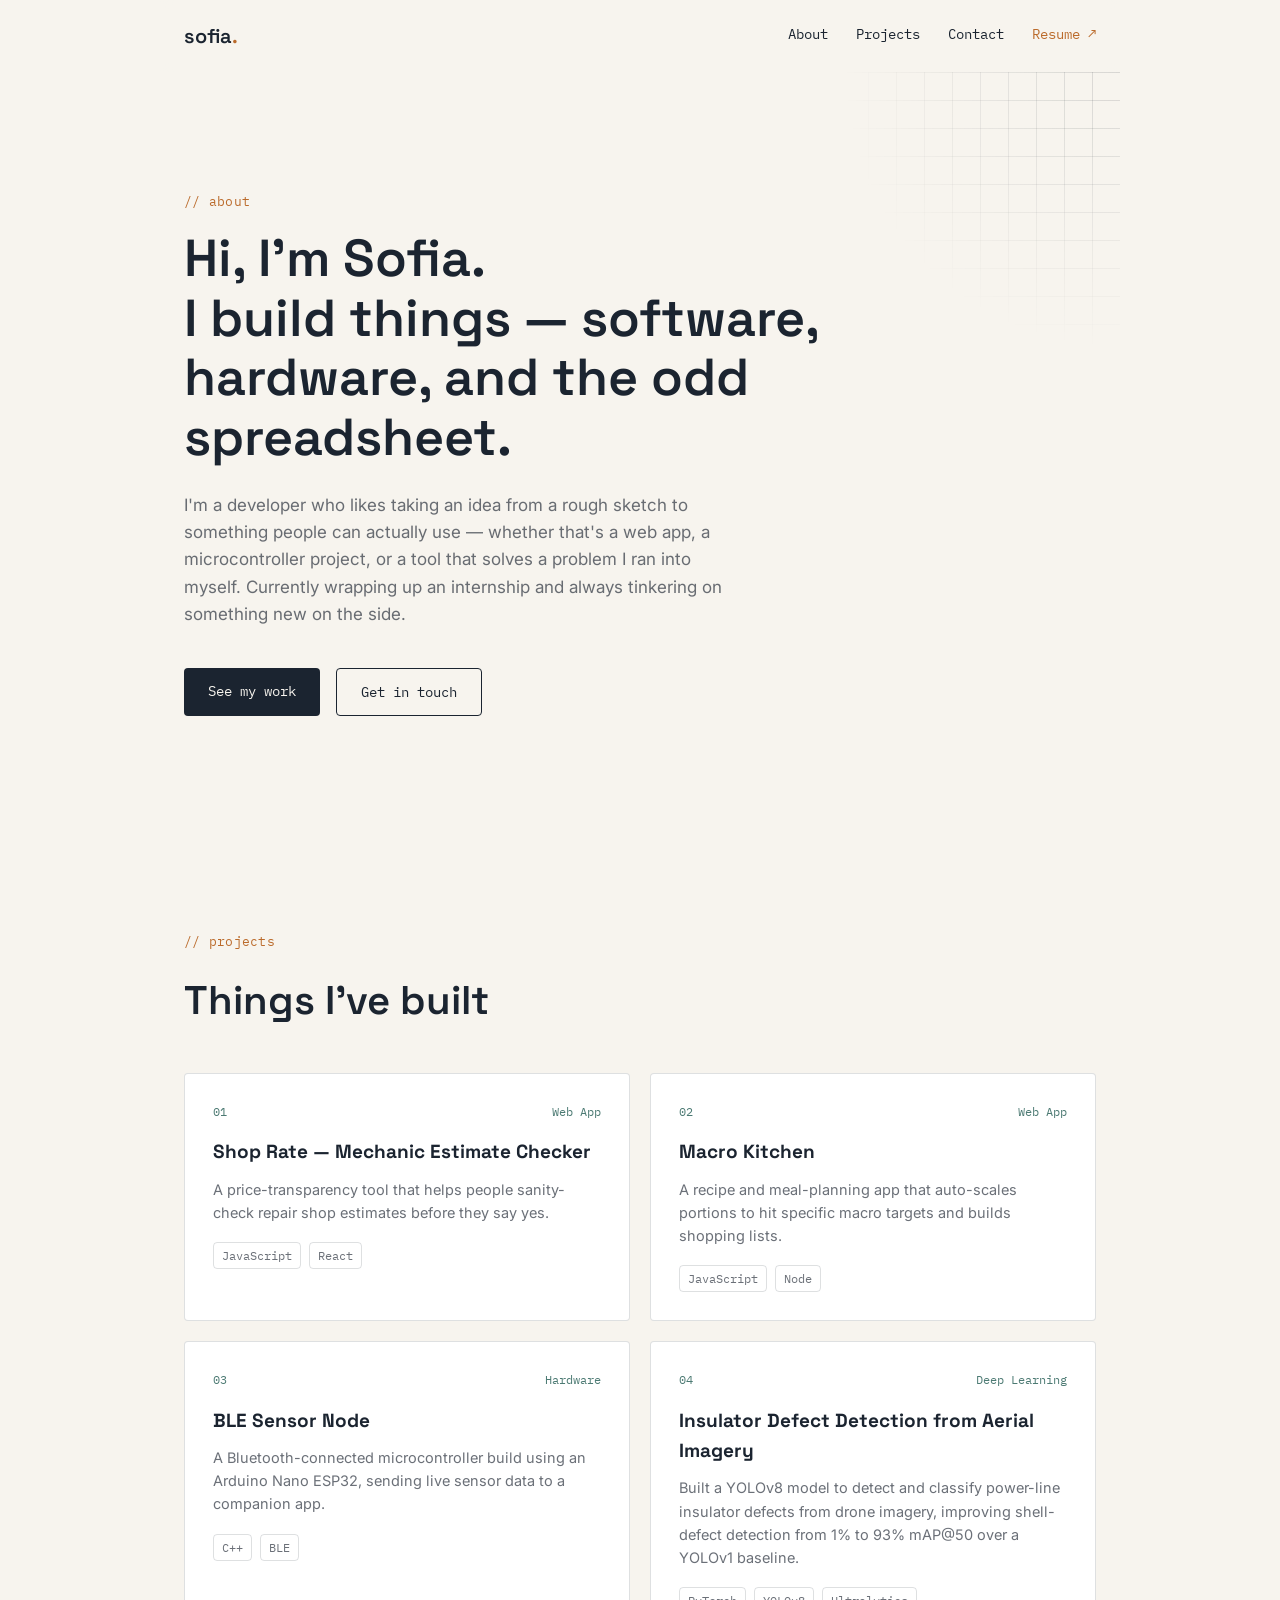
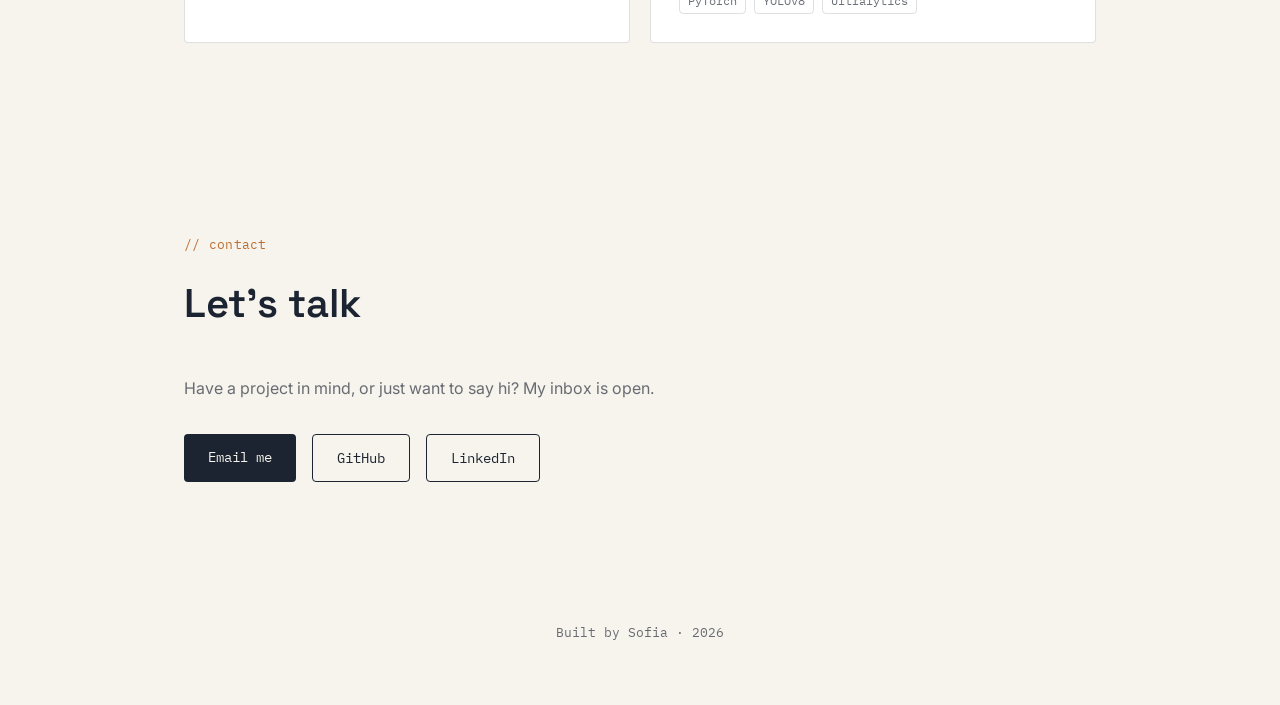
==== index.html @ 1d0199df "Project Add" ====
<!DOCTYPE html>
<html lang="en">
<head>
  <meta charset="UTF-8">
  <meta name="viewport" content="width=device-width, initial-scale=1.0">
  <title>Sofia — Portfolio</title>
  <link rel="preconnect" href="https://fonts.googleapis.com">
  <link href="https://fonts.googleapis.com/css2?family=Space+Grotesk:wght@400;500;600;700&family=IBM+Plex+Mono:wght@400;500&family=Inter:wght@400;500&display=swap" rel="stylesheet">
  <link rel="stylesheet" href="style.css">
</head>
<body>

  <!-- ===== NAV ===== -->
  <header class="nav">
    <a href="#top" class="nav__logo">sofia<span class="nav__logo-dot">.</span></a>
    <nav class="nav__links">
      <a href="#about">About</a>
      <a href="#projects">Projects</a>
      <a href="#contact">Contact</a>
      <a href="resume.pdf" target="_blank" rel="noopener" class="nav__resume">Resume ↗</a>
    </nav>
  </header>

  <!-- ===== HERO / ABOUT ===== -->
  <section id="top" class="hero">
    <div class="hero__grid" aria-hidden="true"></div>
    <p class="eyebrow">// about</p>
    <h1 class="hero__title">Hi, I'm Sofia.<br>I build things — software, hardware, and the odd spreadsheet.</h1>
    <p class="hero__body">
      I'm a developer who likes taking an idea from a rough sketch to something people can actually use —
      whether that's a web app, a microcontroller project, or a tool that solves a problem I ran into myself.
      Currently wrapping up an internship and always tinkering on something new on the side.
    </p>
    <div class="hero__actions">
      <a href="#projects" class="btn btn--primary">See my work</a>
      <a href="#contact" class="btn btn--ghost">Get in touch</a>
    </div>
  </section>

  <!-- ===== PROJECTS ===== -->
  <section id="projects" class="projects">
    <p class="eyebrow">// projects</p>
    <h2 class="section-title">Things I've built</h2>

    <div class="project-grid">

      <a href="#" class="project-card">
        <div class="project-card__meta">
          <span>01</span>
          <span>Web App</span>
        </div>
        <h3>Shop Rate — Mechanic Estimate Checker</h3>
        <p>A price-transparency tool that helps people sanity-check repair shop estimates before they say yes.</p>
        <div class="project-card__stack">
          <span>JavaScript</span>
          <span>React</span>
        </div>
      </a>

      <a href="#" class="project-card">
        <div class="project-card__meta">
          <span>02</span>
          <span>Web App</span>
        </div>
        <h3>Macro Kitchen</h3>
        <p>A recipe and meal-planning app that auto-scales portions to hit specific macro targets and builds shopping lists.</p>
        <div class="project-card__stack">
          <span>JavaScript</span>
          <span>Node</span>
        </div>
      </a>

      <a href="#" class="project-card">
        <div class="project-card__meta">
          <span>03</span>
          <span>Hardware</span>
        </div>
        <h3>BLE Sensor Node</h3>
        <p>A Bluetooth-connected microcontroller build using an Arduino Nano ESP32, sending live sensor data to a companion app.</p>
        <div class="project-card__stack">
          <span>C++</span>
          <span>BLE</span>
        </div>
      </a>

      <a href="insulator-defect-detection.html" class="project-card">
        <div class="project-card__meta">
          <span>04</span>
          <span>Deep Learning</span>
        </div>
        <h3>Insulator Defect Detection from Aerial Imagery</h3>
        <p>Built a YOLOv8 model to detect and classify power-line insulator defects from drone imagery, improving shell-defect detection from 1% to 93% mAP@50 over a YOLOv1 baseline.</p>
        <div class="project-card__stack">
          <span>PyTorch</span>
          <span>YOLOv8</span>
          <span>Ultralytics</span>
        </div>
      </a>

    </div>
  </section>

  <!-- ===== CONTACT ===== -->
  <section id="contact" class="contact">
    <p class="eyebrow">// contact</p>
    <h2 class="section-title">Let's talk</h2>
    <p class="contact__body">
      Have a project in mind, or just want to say hi? My inbox is open.
    </p>
    <div class="contact__links">
      <a href="mailto:youremail@example.com" class="btn btn--primary">Email me</a>
      <a href="https://github.com/yourusername" target="_blank" rel="noopener" class="btn btn--ghost">GitHub</a>
      <a href="https://linkedin.com/in/yourusername" target="_blank" rel="noopener" class="btn btn--ghost">LinkedIn</a>
    </div>
  </section>

  <footer class="footer">
    <p>Built by Sofia · <span id="year"></span></p>
  </footer>

  <script>
    document.getElementById('year').textContent = new Date().getFullYear();
  </script>

</body>
</html>
---- style.css ----
/* =========================================================
   DESIGN TOKENS
   ========================================================= */
:root {
  --ink: #1B2430;          /* near-black navy, primary text/bg */
  --paper: #F7F4EE;        /* warm off-white, main background */
  --copper: #BB6B2C;       /* accent — links, highlights */
  --sage: #4C7A73;         /* secondary accent — tags, borders */
  --line: rgba(27, 36, 48, 0.14);
  --ink-soft: rgba(27, 36, 48, 0.65);

  --font-display: 'Space Grotesk', sans-serif;
  --font-body: 'Inter', sans-serif;
  --font-mono: 'IBM Plex Mono', monospace;

  --max-width: 960px;
  --radius: 4px;
}

/* =========================================================
   RESET & BASE
   ========================================================= */
* { box-sizing: border-box; }

html { scroll-behavior: smooth; }

@media (prefers-reduced-motion: reduce) {
  html { scroll-behavior: auto; }
  * { animation: none !important; transition: none !important; }
}

body {
  margin: 0;
  background: var(--paper);
  color: var(--ink);
  font-family: var(--font-body);
  font-size: 16px;
  line-height: 1.6;
  -webkit-font-smoothing: antialiased;
}

a { color: inherit; text-decoration: none; }

img { max-width: 100%; display: block; }

section {
  max-width: var(--max-width);
  margin: 0 auto;
  padding: 96px 24px;
}

.eyebrow {
  font-family: var(--font-mono);
  font-size: 13px;
  color: var(--copper);
  letter-spacing: 0.02em;
  margin: 0 0 16px;
}

.section-title {
  font-family: var(--font-display);
  font-size: clamp(28px, 4vw, 40px);
  font-weight: 600;
  margin: 0 0 40px;
}

/* Visible keyboard focus */
a:focus-visible,
button:focus-visible {
  outline: 2px solid var(--copper);
  outline-offset: 3px;
  border-radius: var(--radius);
}

/* =========================================================
   NAV
   ========================================================= */
.nav {
  position: sticky;
  top: 0;
  z-index: 10;
  display: flex;
  justify-content: space-between;
  align-items: center;
  padding: 20px 24px;
  max-width: var(--max-width);
  margin: 0 auto;
  background: rgba(247, 244, 238, 0.9);
  backdrop-filter: blur(6px);
}

.nav__logo {
  font-family: var(--font-display);
  font-weight: 600;
  font-size: 20px;
}

.nav__logo-dot { color: var(--copper); }

.nav__links {
  display: flex;
  gap: 28px;
  font-family: var(--font-mono);
  font-size: 14px;
}

.nav__links a {
  border-bottom: 1px solid transparent;
  padding-bottom: 2px;
  transition: border-color 0.15s ease;
}

.nav__links a:hover { border-color: var(--copper); }

.nav__resume { color: var(--copper); }

/* =========================================================
   HERO
   ========================================================= */
.hero {
  position: relative;
  padding-top: 120px;
  padding-bottom: 120px;
}

/* Subtle blueprint-style grid, faded into the corner — the page's one signature flourish */
.hero__grid {
  position: absolute;
  top: 0;
  right: 0;
  width: 280px;
  height: 280px;
  background-image:
    linear-gradient(var(--line) 1px, transparent 1px),
    linear-gradient(90deg, var(--line) 1px, transparent 1px);
  background-size: 28px 28px;
  mask-image: radial-gradient(circle at top right, black, transparent 70%);
  pointer-events: none;
}

.hero__title {
  font-family: var(--font-display);
  font-size: clamp(32px, 5vw, 52px);
  font-weight: 600;
  line-height: 1.15;
  max-width: 720px;
  margin: 0 0 24px;
}

.hero__body {
  max-width: 560px;
  color: var(--ink-soft);
  font-size: 17px;
  margin: 0 0 40px;
}

.hero__actions {
  display: flex;
  gap: 16px;
  flex-wrap: wrap;
}

/* =========================================================
   BUTTONS
   ========================================================= */
.btn {
  display: inline-block;
  padding: 12px 24px;
  border-radius: var(--radius);
  font-family: var(--font-mono);
  font-size: 14px;
  transition: transform 0.15s ease, background 0.15s ease, color 0.15s ease;
}

.btn--primary {
  background: var(--ink);
  color: var(--paper);
}

.btn--primary:hover {
  background: var(--copper);
  transform: translateY(-2px);
}

.btn--ghost {
  border: 1px solid var(--ink);
}

.btn--ghost:hover {
  background: var(--ink);
  color: var(--paper);
  transform: translateY(-2px);
}

/* =========================================================
   PROJECTS
   ========================================================= */
.project-grid {
  display: grid;
  grid-template-columns: repeat(2, 1fr);
  gap: 20px;
}

@media (max-width: 640px) {
  .project-grid { grid-template-columns: 1fr; }
}

.project-card {
  display: block;
  border: 1px solid var(--line);
  border-radius: var(--radius);
  padding: 28px;
  background: #FFFFFF;
  transition: border-color 0.15s ease, transform 0.15s ease;
}

.project-card:hover {
  border-color: var(--copper);
  transform: translateY(-3px);
}

.project-card__meta {
  display: flex;
  justify-content: space-between;
  font-family: var(--font-mono);
  font-size: 12px;
  color: var(--sage);
  margin-bottom: 16px;
}

.project-card h3 {
  font-family: var(--font-display);
  font-size: 19px;
  margin: 0 0 10px;
}

.project-card p {
  color: var(--ink-soft);
  font-size: 14.5px;
  margin: 0 0 18px;
}

.project-card__stack {
  display: flex;
  gap: 8px;
  flex-wrap: wrap;
}

.project-card__stack span {
  font-family: var(--font-mono);
  font-size: 12px;
  border: 1px solid var(--line);
  border-radius: var(--radius);
  padding: 3px 8px;
  color: var(--ink-soft);
}

.project-card--placeholder {
  border-style: dashed;
  opacity: 0.7;
}

/* =========================================================
   CONTACT
   ========================================================= */
.contact__body {
  color: var(--ink-soft);
  max-width: 480px;
  margin: 0 0 32px;
}

.contact__links {
  display: flex;
  gap: 16px;
  flex-wrap: wrap;
}

/* =========================================================
   FOOTER
   ========================================================= */
.footer {
  text-align: center;
  padding: 32px 24px 48px;
  font-family: var(--font-mono);
  font-size: 13px;
  color: var(--ink-soft);
}

/* =========================================================
   PROJECT DETAIL PAGE
   ========================================================= */
.detail-hero {
  padding-top: 72px;
  padding-bottom: 48px;
  border-bottom: 1px solid var(--line);
}

.back-link {
  display: inline-flex;
  align-items: center;
  gap: 6px;
  font-family: var(--font-mono);
  font-size: 13px;
  color: var(--ink-soft);
  margin-bottom: 32px;
  transition: color 0.15s ease;
}

.back-link:hover { color: var(--copper); }

.detail-hero__tags {
  display: flex;
  gap: 8px;
  flex-wrap: wrap;
  margin-bottom: 20px;
}

.detail-hero__tags span {
  font-family: var(--font-mono);
  font-size: 12px;
  border: 1px solid var(--line);
  border-radius: var(--radius);
  padding: 4px 10px;
  color: var(--sage);
}

.detail-hero__title {
  font-family: var(--font-display);
  font-size: clamp(28px, 4.5vw, 44px);
  font-weight: 600;
  line-height: 1.15;
  margin: 0 0 16px;
  max-width: 780px;
}

.detail-hero__subtitle {
  color: var(--ink-soft);
  font-size: 17px;
  max-width: 640px;
  margin: 0 0 32px;
}

.detail-hero__links {
  display: flex;
  gap: 16px;
  flex-wrap: wrap;
}

/* Metrics strip */
.metrics {
  display: grid;
  grid-template-columns: repeat(4, 1fr);
  gap: 1px;
  background: var(--line);
  border: 1px solid var(--line);
  border-radius: var(--radius);
  overflow: hidden;
  margin: 48px 0 0;
}

@media (max-width: 640px) {
  .metrics { grid-template-columns: repeat(2, 1fr); }
}

.metric {
  background: #FFFFFF;
  padding: 20px;
  text-align: center;
}

.metric__value {
  font-family: var(--font-display);
  font-size: 26px;
  font-weight: 600;
  color: var(--copper);
  display: block;
}

.metric__label {
  font-family: var(--font-mono);
  font-size: 11.5px;
  color: var(--ink-soft);
  display: block;
  margin-top: 6px;
}

/* STAR blocks */
.star {
  display: flex;
  flex-direction: column;
  gap: 56px;
}

.star-block__label {
  font-family: var(--font-mono);
  font-size: 13px;
  color: var(--copper);
  display: block;
  margin-bottom: 10px;
}

.star-block h3 {
  font-family: var(--font-display);
  font-size: 22px;
  margin: 0 0 14px;
}

.star-block p {
  color: var(--ink-soft);
  max-width: 680px;
  margin: 0 0 12px;
}

.star-block ul {
  color: var(--ink-soft);
  max-width: 680px;
  padding-left: 20px;
  margin: 0;
}

.star-block li { margin-bottom: 8px; }

.star-block--result {
  border-left: 3px solid var(--copper);
  padding-left: 24px;
}
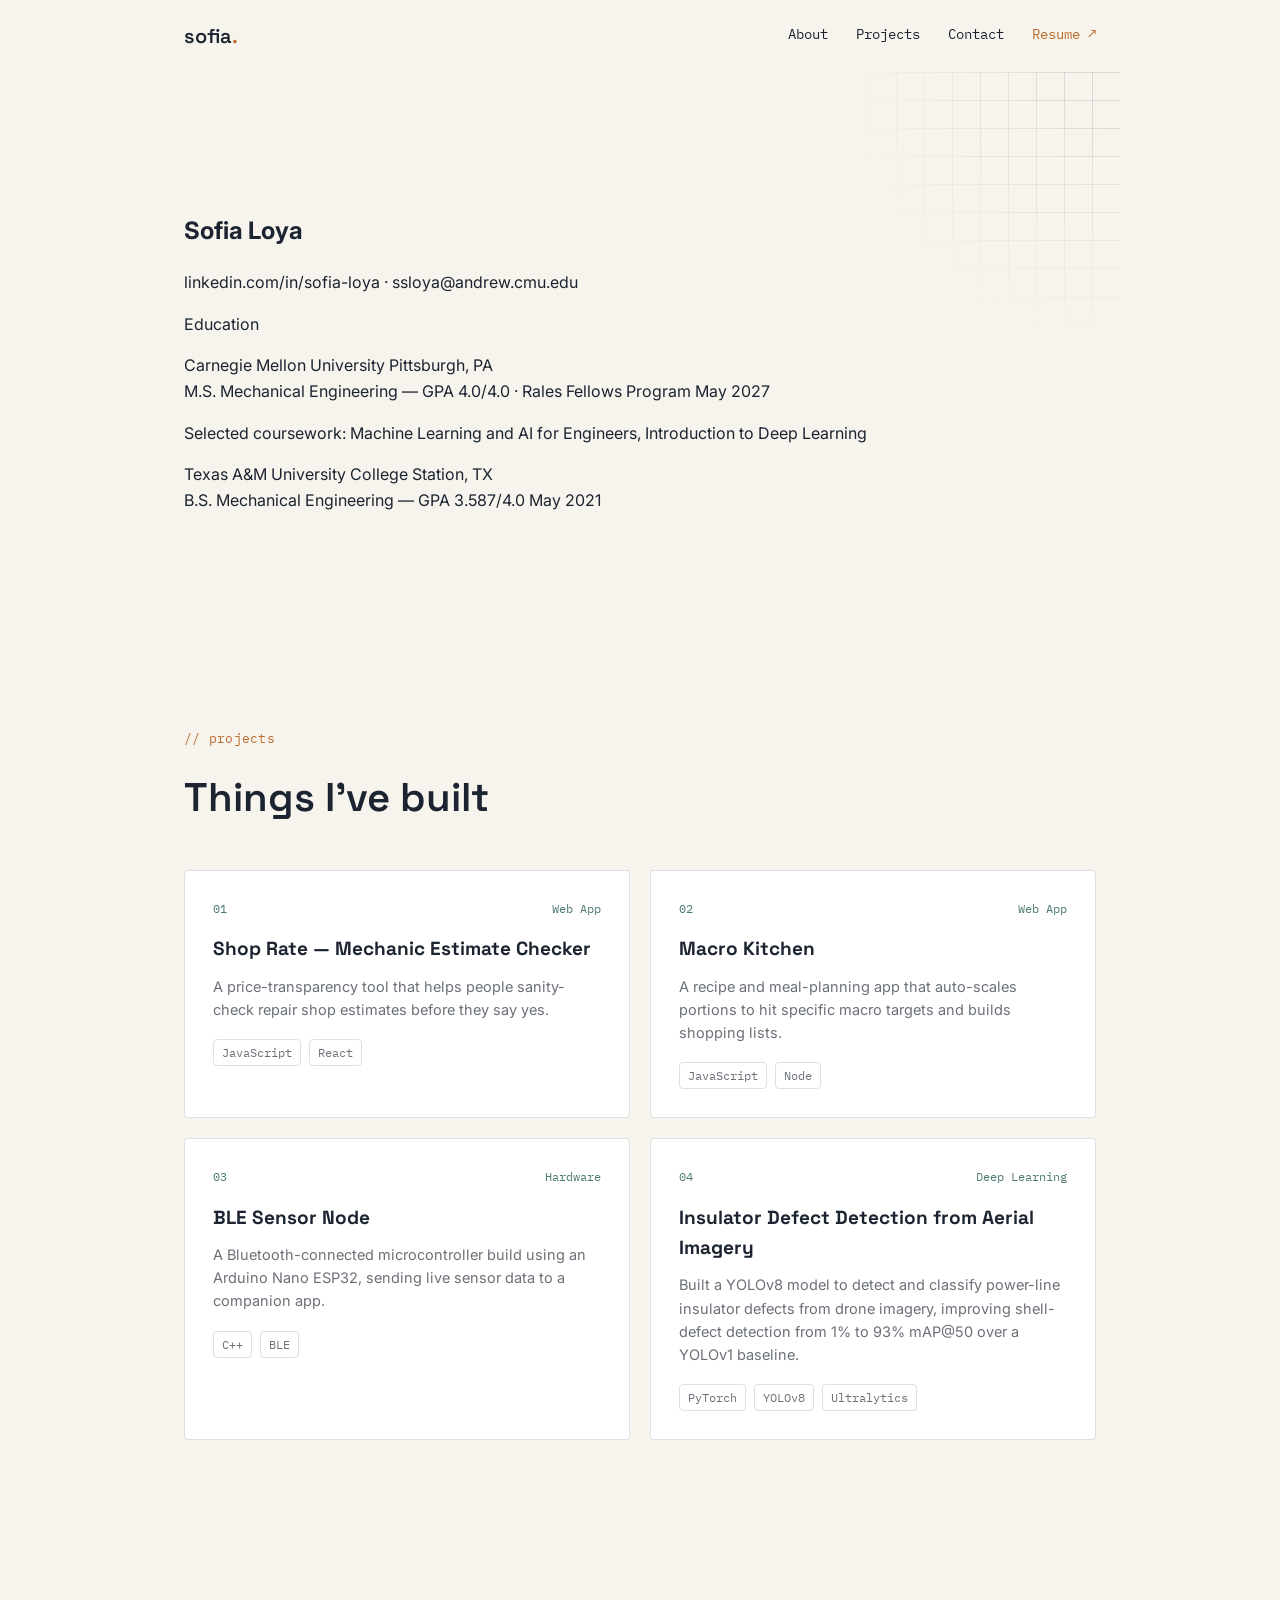
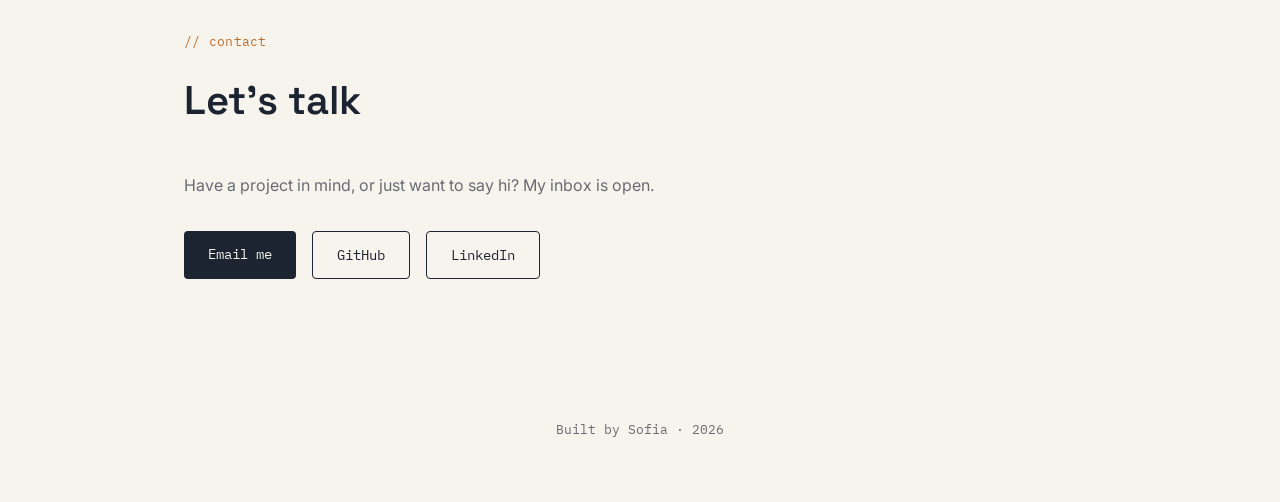
==== commit d3c4a762: "front page" ====
--- a/index.html
+++ b/index.html
@@ -22,20 +22,42 @@
   </header>
 
   <!-- ===== HERO / ABOUT ===== -->
-  <section id="top" class="hero">
+  <section id="top" class="hero hero--compact">
     <div class="hero__grid" aria-hidden="true"></div>
-    <p class="eyebrow">// about</p>
-    <h1 class="hero__title">Hi, I'm Sofia.<br>I build things — software, hardware, and the odd spreadsheet.</h1>
-    <p class="hero__body">
-      I'm a developer who likes taking an idea from a rough sketch to something people can actually use —
-      whether that's a web app, a microcontroller project, or a tool that solves a problem I ran into myself.
-      Currently wrapping up an internship and always tinkering on something new on the side.
+    <h1 class="hero__name">Sofia Loya</h1>
+    <p class="hero__contact">
+      <a href="https://linkedin.com/in/sofia-loya" target="_blank" rel="noopener">linkedin.com/in/sofia-loya</a>
+      <span aria-hidden="true"> · </span>
+      <a href="mailto:ssloya@andrew.cmu.edu">ssloya@andrew.cmu.edu</a>
     </p>
-    <div class="hero__actions">
-      <a href="#projects" class="btn btn--primary">See my work</a>
-      <a href="#contact" class="btn btn--ghost">Get in touch</a>
+
+    <div class="education">
+      <p class="education__label">Education</p>
+
+      <div class="education__entry">
+        <div class="education__row">
+          <span class="education__school">Carnegie Mellon University</span>
+          <span class="education__location">Pittsburgh, PA</span>
+        </div>
+        <div class="education__row">
+          <span class="education__degree">M.S. Mechanical Engineering — GPA 4.0/4.0 · Rales Fellows Program</span>
+          <span class="education__date">May 2027</span>
+        </div>
+        <p class="education__coursework">Selected coursework: Machine Learning and AI for Engineers, Introduction to Deep Learning</p>
+      </div>
+
+      <div class="education__entry">
+        <div class="education__row">
+          <span class="education__school">Texas A&amp;M University</span>
+          <span class="education__location">College Station, TX</span>
+        </div>
+        <div class="education__row">
+          <span class="education__degree">B.S. Mechanical Engineering — GPA 3.587/4.0</span>
+          <span class="education__date">May 2021</span>
+        </div>
+      </div>
     </div>
-  </section>
+  </section>  
 
   <!-- ===== PROJECTS ===== -->
   <section id="projects" class="projects">
--- a/style.css
+++ b/style.css
@@ -424,3 +424,34 @@
   border-left: 3px solid var(--copper);
   padding-left: 24px;
 }
+
+/* =========================================================
+   FIGURES (from the paper)
+   ========================================================= */
+.figures {
+  border-top: 1px solid var(--line);
+  display: flex;
+  flex-direction: column;
+  gap: 48px;
+}
+
+.figure {
+  margin: 0;
+  border: 1px solid var(--line);
+  border-radius: var(--radius);
+  padding: 24px;
+  background: #FFFFFF;
+}
+
+.figure img {
+  width: 100%;
+  height: auto;
+  border-radius: 2px;
+}
+
+.figure figcaption {
+  font-family: var(--font-mono);
+  font-size: 13px;
+  color: var(--ink-soft);
+  margin-top: 16px;
+}
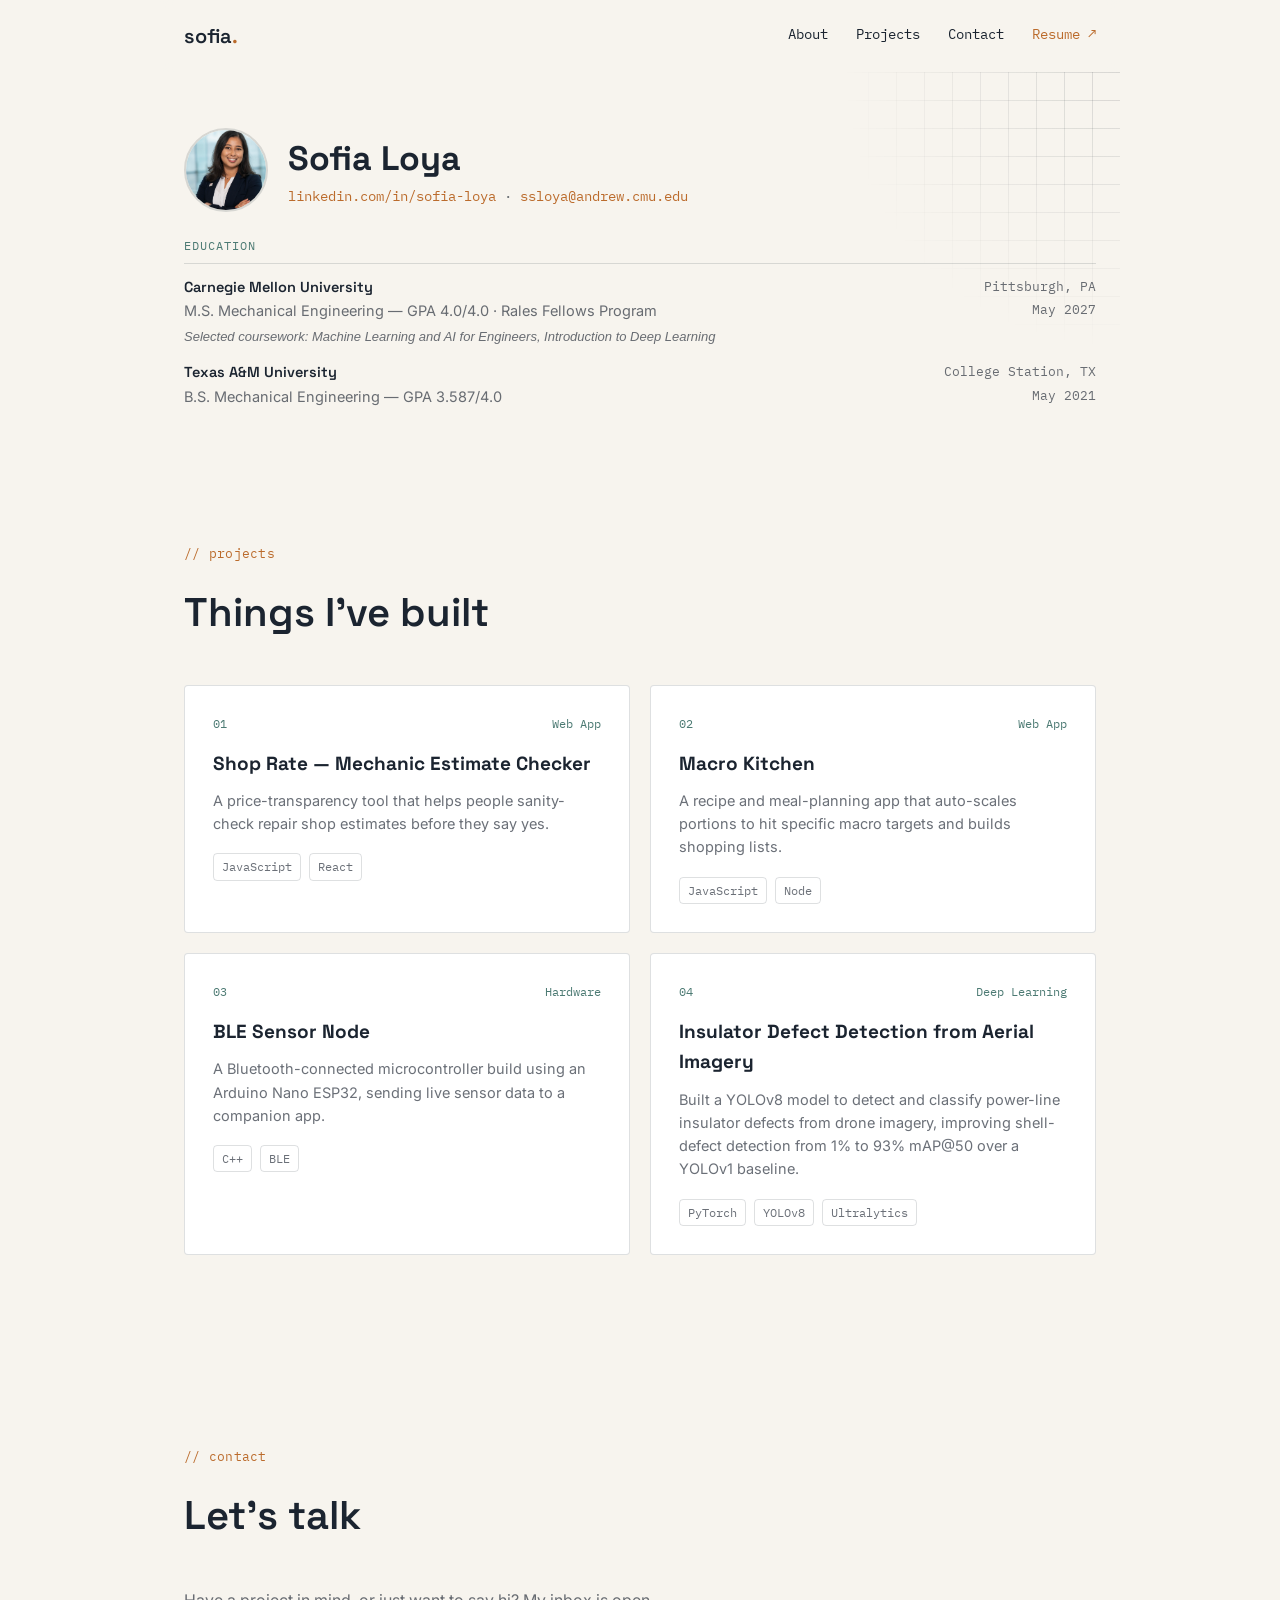
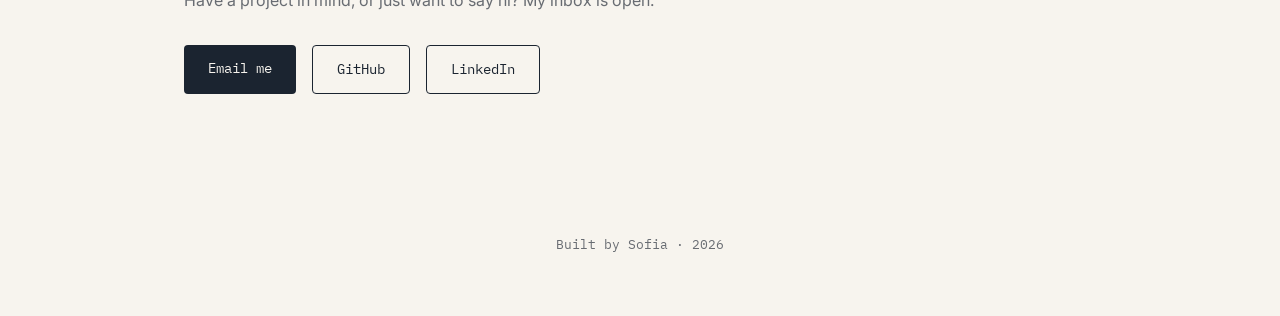
==== commit eb7e8347: "contact" ====
--- a/index.html
+++ b/index.html
@@ -24,12 +24,18 @@
   <!-- ===== HERO / ABOUT ===== -->
   <section id="top" class="hero hero--compact">
     <div class="hero__grid" aria-hidden="true"></div>
-    <h1 class="hero__name">Sofia Loya</h1>
+    <div class="hero__top">
+      <img src="images/sofia-loya.jpg" alt="Sofia Loya" class="hero__photo">
+      <div>
+        <h1 class="hero__name">Sofia Loya</h1>
+
     <p class="hero__contact">
       <a href="https://linkedin.com/in/sofia-loya" target="_blank" rel="noopener">linkedin.com/in/sofia-loya</a>
       <span aria-hidden="true"> · </span>
       <a href="mailto:ssloya@andrew.cmu.edu">ssloya@andrew.cmu.edu</a>
     </p>
+    </div>
+    </div>
 
     <div class="education">
       <p class="education__label">Education</p>
--- a/style.css
+++ b/style.css
@@ -160,6 +160,98 @@
   flex-wrap: wrap;
 }
 
+/* Compact resume-style header */
+.hero--compact {
+  padding-top: 56px;
+  padding-bottom: 40px;
+}
+
+.hero__name {
+  font-family: var(--font-display);
+  font-size: clamp(26px, 5vw, 34px);
+  font-weight: 700;
+  margin: 0 0 8px;
+}
+
+.hero__contact {
+  font-family: var(--font-mono);
+  font-size: 13.5px;
+  color: var(--ink-soft);
+  margin: 0 0 32px;
+}
+
+.hero__contact a {
+  color: var(--copper);
+  border-bottom: 1px solid transparent;
+  transition: border-color 0.15s ease;
+}
+
+.hero__top {
+  display: flex;
+  align-items: center;
+  gap: 20px;
+  margin-bottom: 24px;
+}
+
+.hero__photo {
+  width: 84px;
+  height: 84px;
+  border-radius: 50%;
+  object-fit: cover;
+  border: 2px solid var(--line);
+  flex-shrink: 0;
+}
+
+.hero__top .hero__name,
+.hero__top .hero__contact {
+  margin-bottom: 0;
+}
+
+.hero__contact a:hover { border-color: var(--copper); }
+
+.education__label {
+  font-family: var(--font-mono);
+  font-size: 12px;
+  text-transform: uppercase;
+  letter-spacing: 0.08em;
+  color: var(--sage);
+  margin: 0 0 12px;
+  border-bottom: 1px solid var(--line);
+  padding-bottom: 8px;
+}
+
+.education__entry { margin-bottom: 14px; }
+.education__entry:last-child { margin-bottom: 0; }
+
+.education__row {
+  display: flex;
+  justify-content: space-between;
+  gap: 12px;
+  font-size: 14.5px;
+}
+
+.education__school {
+  font-family: var(--font-display);
+  font-weight: 600;
+}
+
+.education__location,
+.education__date {
+  font-family: var(--font-mono);
+  font-size: 12.5px;
+  color: var(--ink-soft);
+  white-space: nowrap;
+}
+
+.education__degree { color: var(--ink-soft); }
+
+.education__coursework {
+  font-size: 13px;
+  color: var(--ink-soft);
+  font-style: italic;
+  margin: 4px 0 0;
+}
+
 /* =========================================================
    BUTTONS
    ========================================================= */
@@ -203,6 +295,17 @@
 
 @media (max-width: 640px) {
   .project-grid { grid-template-columns: 1fr; }
+  .hero--compact {
+  padding-top: 28px;
+  padding-bottom: 20px;
+  }
+  .projects {
+  padding-top: 20px;
+  }
+  .education__row {
+  flex-direction: column;
+  gap: 2px;
+  }
 }
 
 .project-card {
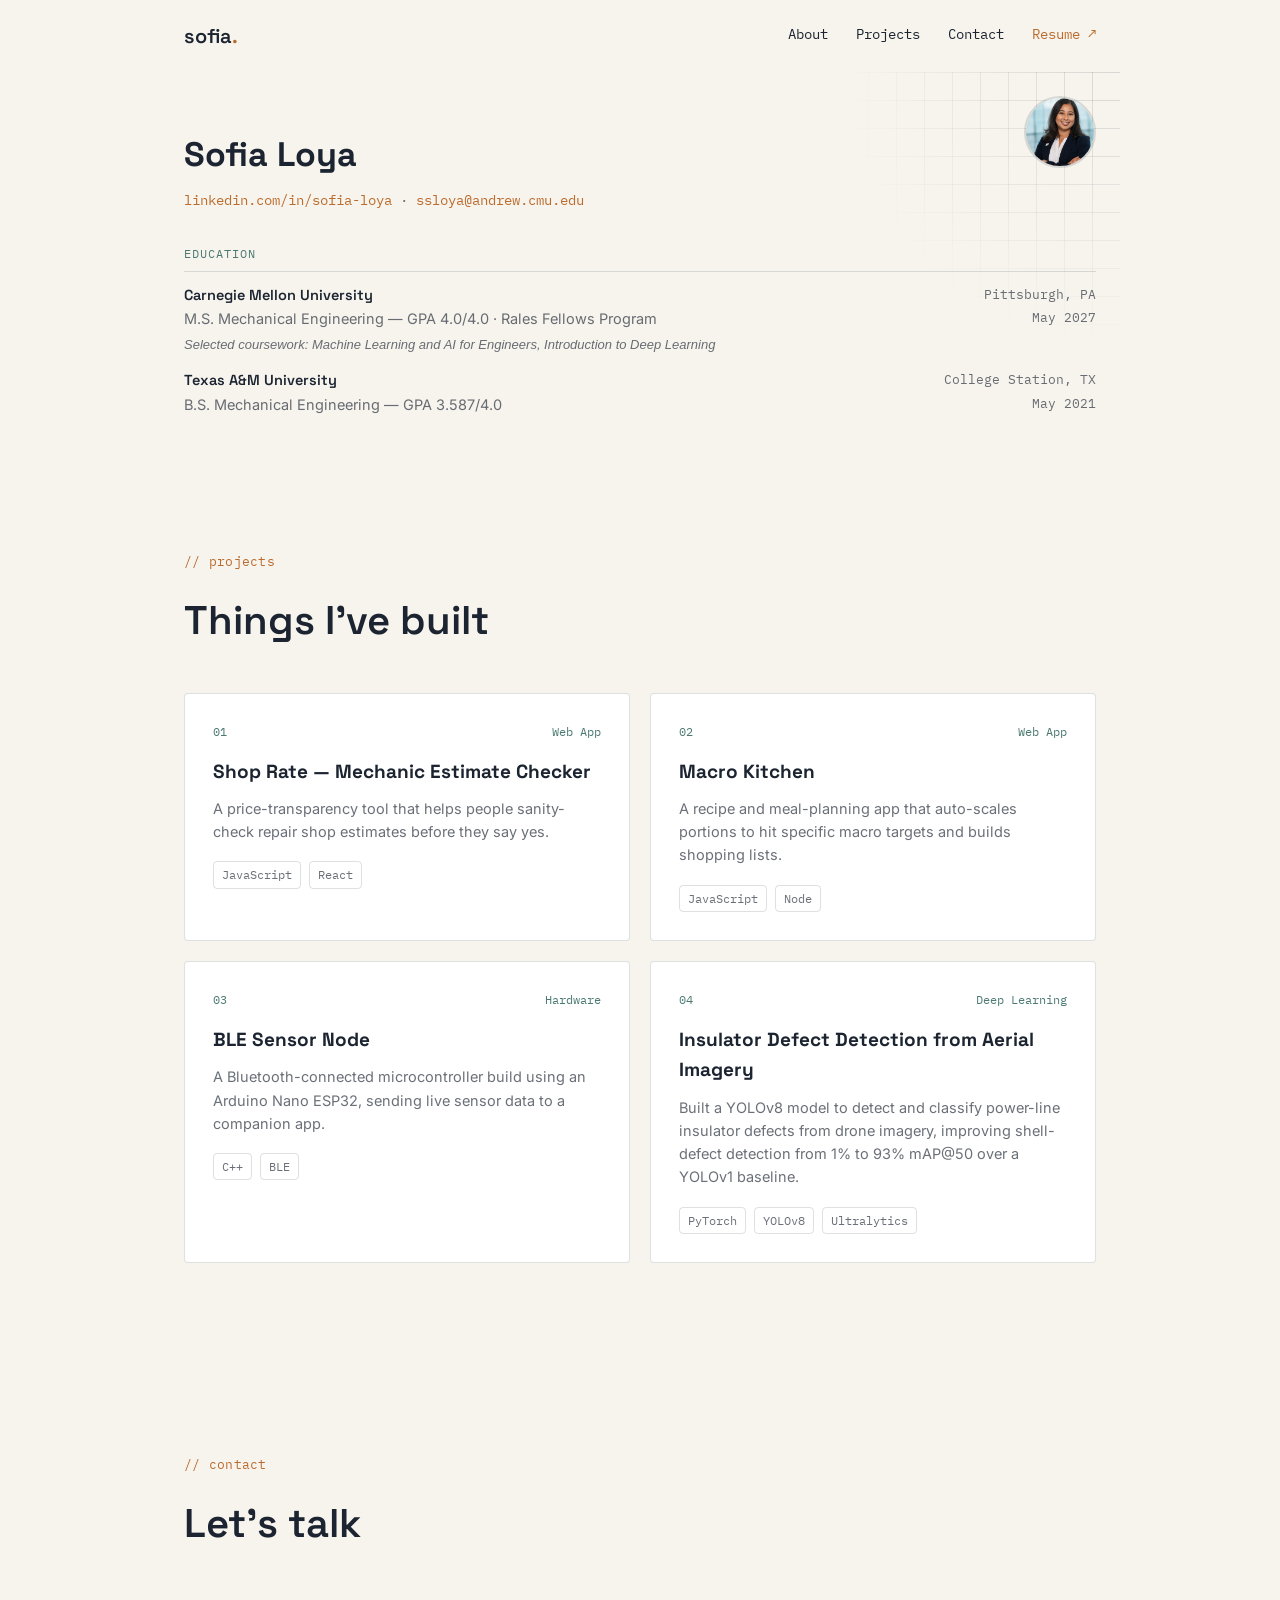
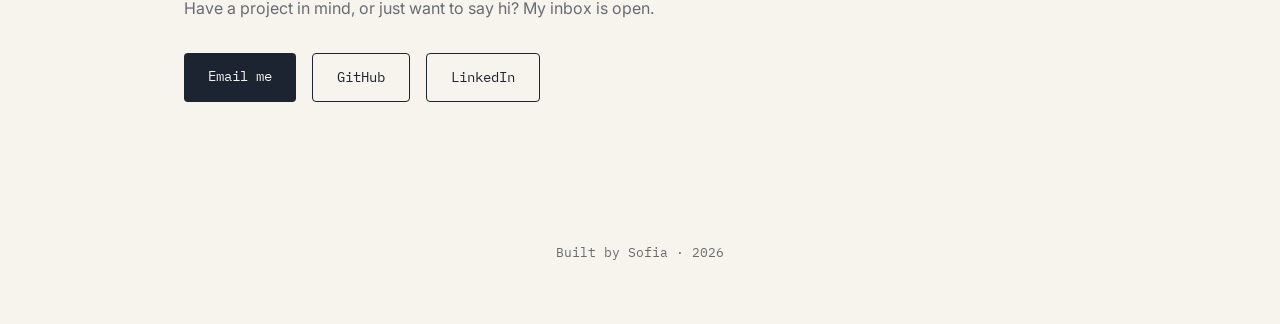
==== commit 235113e6: "updates" ====
--- a/index.html
+++ b/index.html
@@ -22,20 +22,17 @@
   </header>
 
   <!-- ===== HERO / ABOUT ===== -->
-  <section id="top" class="hero hero--compact">
+   <section id="top" class="hero hero--compact">
     <div class="hero__grid" aria-hidden="true"></div>
-    <div class="hero__top">
-      <img src="images/sofia-loya.jpg" alt="Sofia Loya" class="hero__photo">
-      <div>
-        <h1 class="hero__name">Sofia Loya</h1>
-
+    <img src="images/sofia-loya.jpg" alt="Sofia Loya" class="hero__photo">
+    <h1 class="hero__name">Sofia Loya</h1>
     <p class="hero__contact">
       <a href="https://linkedin.com/in/sofia-loya" target="_blank" rel="noopener">linkedin.com/in/sofia-loya</a>
       <span aria-hidden="true"> · </span>
       <a href="mailto:ssloya@andrew.cmu.edu">ssloya@andrew.cmu.edu</a>
     </p>
-    </div>
-    </div>
+    <div class="education">
+  
 
     <div class="education">
       <p class="education__label">Education</p>
--- a/style.css
+++ b/style.css
@@ -194,12 +194,14 @@
 }
 
 .hero__photo {
-  width: 84px;
-  height: 84px;
+  position: absolute;
+  top: 24px;
+  right: 24px;
+  width: 72px;
+  height: 72px;
   border-radius: 50%;
   object-fit: cover;
   border: 2px solid var(--line);
-  flex-shrink: 0;
 }
 
 .hero__top .hero__name,
@@ -306,7 +308,15 @@
   flex-direction: column;
   gap: 2px;
   }
-}
+  .hero__photo {
+  width: 52px;
+  height: 52px;
+  top: 16px;
+  right: 16px;
+  }
+}
+
+
 
 .project-card {
   display: block;
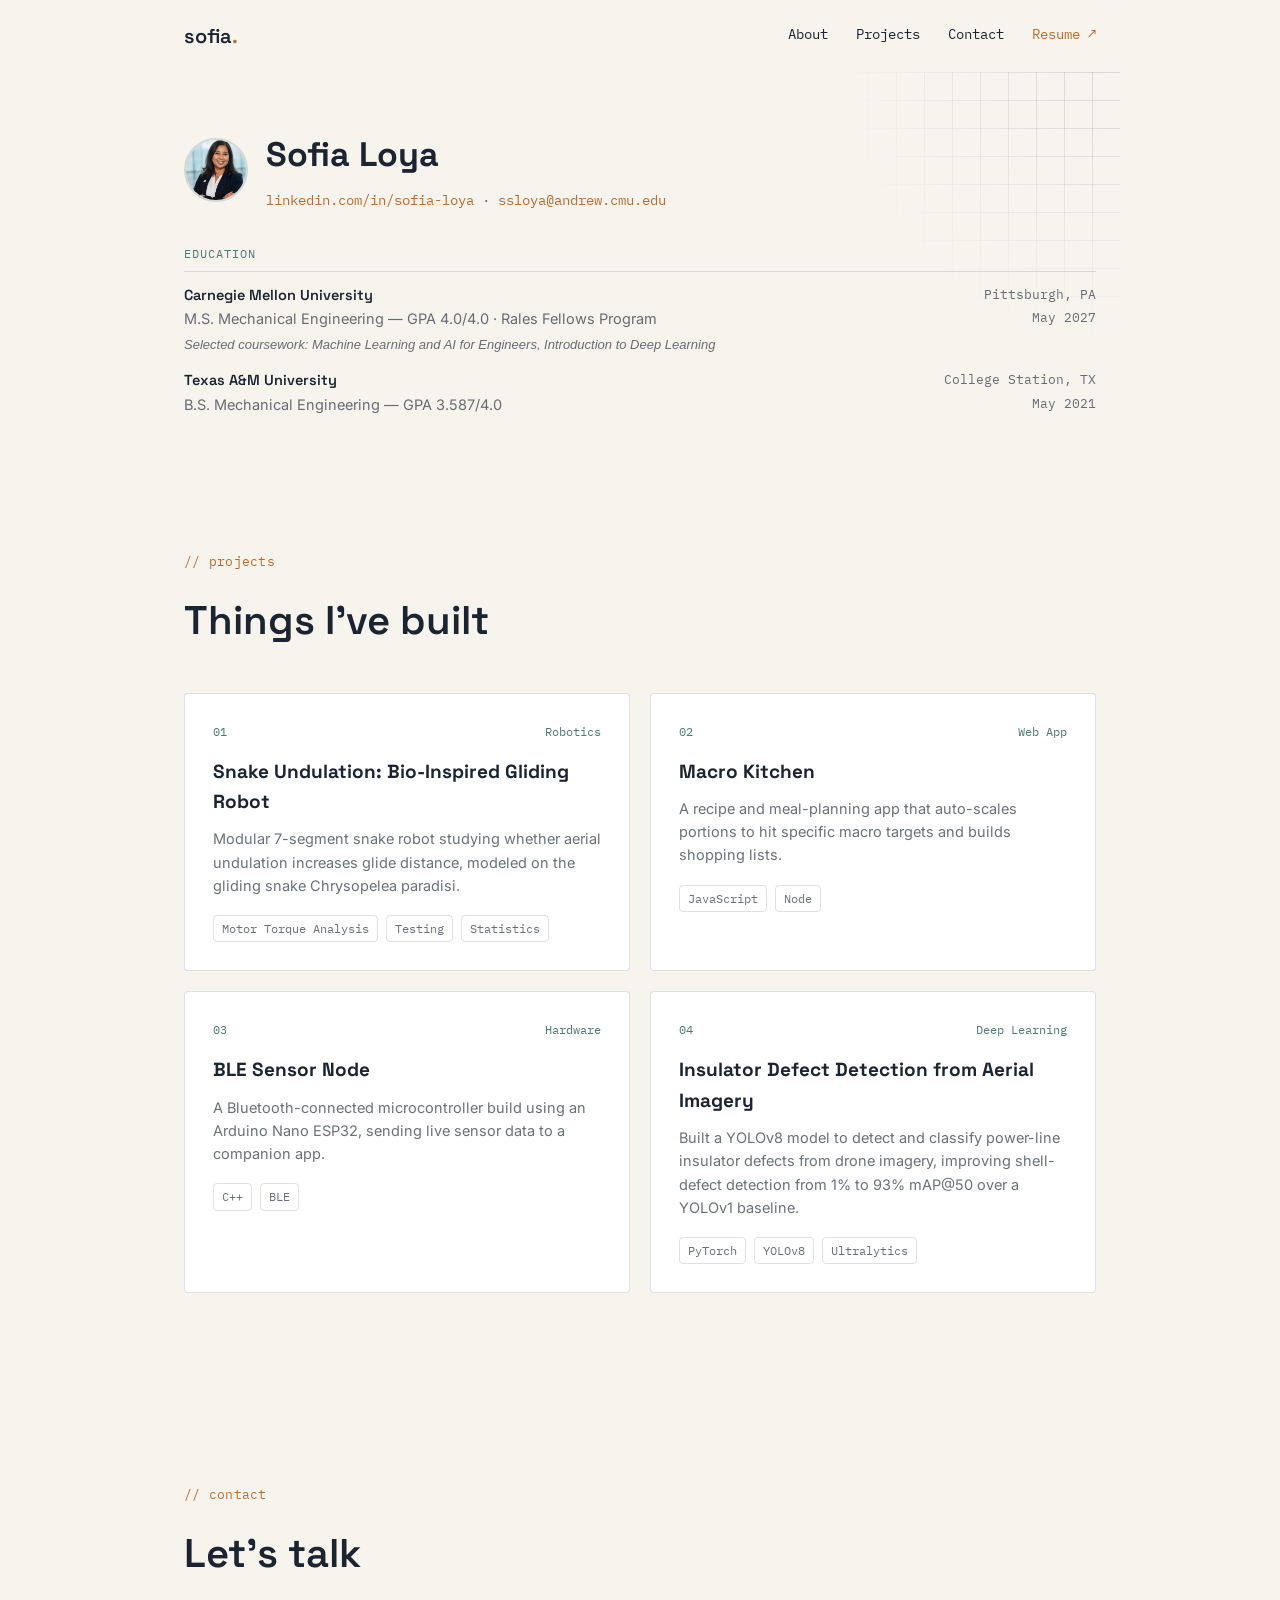
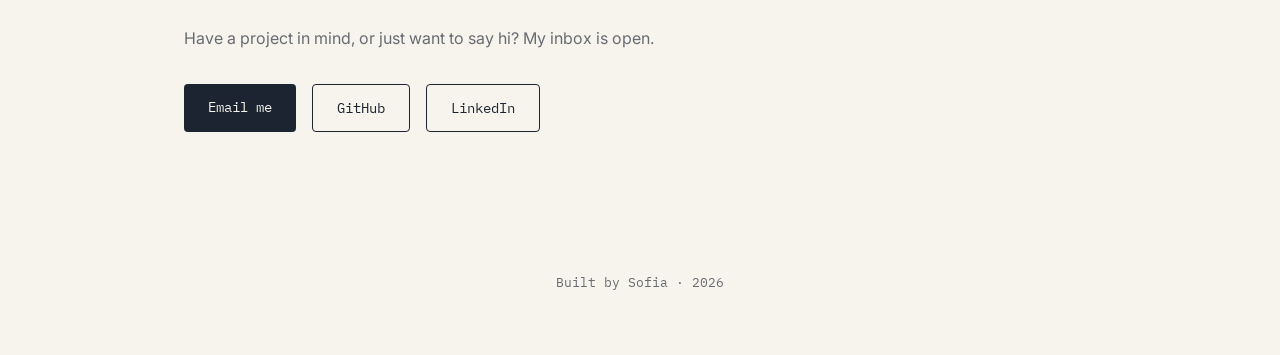
==== commit e9840a67: "project add" ====
--- a/index.html
+++ b/index.html
@@ -22,17 +22,19 @@
   </header>
 
   <!-- ===== HERO / ABOUT ===== -->
-   <section id="top" class="hero hero--compact">
+  <section id="top" class="hero hero--compact">
     <div class="hero__grid" aria-hidden="true"></div>
-    <img src="images/sofia-loya.jpg" alt="Sofia Loya" class="hero__photo">
-    <h1 class="hero__name">Sofia Loya</h1>
-    <p class="hero__contact">
-      <a href="https://linkedin.com/in/sofia-loya" target="_blank" rel="noopener">linkedin.com/in/sofia-loya</a>
-      <span aria-hidden="true"> · </span>
-      <a href="mailto:ssloya@andrew.cmu.edu">ssloya@andrew.cmu.edu</a>
-    </p>
-    <div class="education">
-  
+    <div class="hero__header">
+      <img src="images/sofia-loya.jpg" alt="Sofia Loya" class="hero__photo">
+      <div>
+        <h1 class="hero__name">Sofia Loya</h1>
+        <p class="hero__contact">
+          <a href="https://linkedin.com/in/sofia-loya" target="_blank" rel="noopener">linkedin.com/in/sofia-loya</a>
+          <span aria-hidden="true"> · </span>
+          <a href="mailto:ssloya@andrew.cmu.edu">ssloya@andrew.cmu.edu</a>
+        </p>
+      </div>
+    </div>
 
     <div class="education">
       <p class="education__label">Education</p>
@@ -60,7 +62,7 @@
         </div>
       </div>
     </div>
-  </section>  
+  </section>
 
   <!-- ===== PROJECTS ===== -->
   <section id="projects" class="projects">
@@ -69,16 +71,17 @@
 
     <div class="project-grid">
 
-      <a href="#" class="project-card">
+      <a href="snake-undulation.html" class="project-card">
         <div class="project-card__meta">
           <span>01</span>
-          <span>Web App</span>
+          <span>Robotics</span>
         </div>
-        <h3>Shop Rate — Mechanic Estimate Checker</h3>
-        <p>A price-transparency tool that helps people sanity-check repair shop estimates before they say yes.</p>
+        <h3>Snake Undulation: Bio-Inspired Gliding Robot</h3>
+        <p>Modular 7-segment snake robot studying whether aerial undulation increases glide distance, modeled on the gliding snake Chrysopelea paradisi.</p>
         <div class="project-card__stack">
-          <span>JavaScript</span>
-          <span>React</span>
+          <span>Motor Torque Analysis</span>
+          <span>Testing</span>
+          <span>Statistics</span>
         </div>
       </a>
 
@@ -133,9 +136,9 @@
       Have a project in mind, or just want to say hi? My inbox is open.
     </p>
     <div class="contact__links">
-      <a href="mailto:youremail@example.com" class="btn btn--primary">Email me</a>
-      <a href="https://github.com/yourusername" target="_blank" rel="noopener" class="btn btn--ghost">GitHub</a>
-      <a href="https://linkedin.com/in/yourusername" target="_blank" rel="noopener" class="btn btn--ghost">LinkedIn</a>
+      <a href="mailto:ssloya@andrew.cmu.edu" class="btn btn--primary">Email me</a>
+      <a href="https://github.com/sofia-loya" target="_blank" rel="noopener" class="btn btn--ghost">GitHub</a>
+      <a href="https://linkedin.com/in/sofia-loya" target="_blank" rel="noopener" class="btn btn--ghost">LinkedIn</a>
     </div>
   </section>
 
--- a/style.css
+++ b/style.css
@@ -166,6 +166,13 @@
   padding-bottom: 40px;
 }
 
+.hero__header {
+  display: flex;
+  align-items: center;
+  gap: 18px;
+  margin-bottom: 32px;
+}
+
 .hero__name {
   font-family: var(--font-display);
   font-size: clamp(26px, 5vw, 34px);
@@ -177,7 +184,7 @@
   font-family: var(--font-mono);
   font-size: 13.5px;
   color: var(--ink-soft);
-  margin: 0 0 32px;
+  margin: 0;
 }
 
 .hero__contact a {
@@ -186,30 +193,17 @@
   transition: border-color 0.15s ease;
 }
 
-.hero__top {
-  display: flex;
-  align-items: center;
-  gap: 20px;
-  margin-bottom: 24px;
-}
-
+.hero__contact a:hover { border-color: var(--copper); }
+
+/* Small circular photo, sits to the left of the name */
 .hero__photo {
-  position: absolute;
-  top: 24px;
-  right: 24px;
-  width: 72px;
-  height: 72px;
+  width: 64px;
+  height: 64px;
   border-radius: 50%;
   object-fit: cover;
   border: 2px solid var(--line);
-}
-
-.hero__top .hero__name,
-.hero__top .hero__contact {
-  margin-bottom: 0;
-}
-
-.hero__contact a:hover { border-color: var(--copper); }
+  flex-shrink: 0;
+}
 
 .education__label {
   font-family: var(--font-mono);
@@ -295,29 +289,6 @@
   gap: 20px;
 }
 
-@media (max-width: 640px) {
-  .project-grid { grid-template-columns: 1fr; }
-  .hero--compact {
-  padding-top: 28px;
-  padding-bottom: 20px;
-  }
-  .projects {
-  padding-top: 20px;
-  }
-  .education__row {
-  flex-direction: column;
-  gap: 2px;
-  }
-  .hero__photo {
-  width: 52px;
-  height: 52px;
-  top: 16px;
-  right: 16px;
-  }
-}
-
-
-
 .project-card {
   display: block;
   border: 1px solid var(--line);
@@ -471,10 +442,6 @@
   margin: 48px 0 0;
 }
 
-@media (max-width: 640px) {
-  .metrics { grid-template-columns: repeat(2, 1fr); }
-}
-
 .metric {
   background: #FFFFFF;
   padding: 20px;
@@ -568,3 +535,84 @@
   color: var(--ink-soft);
   margin-top: 16px;
 }
+
+/* Two-up figure grid, for STAR blocks with paired images (e.g. mechanical/electrical) */
+.star-block__figures {
+  display: grid;
+  grid-template-columns: 1fr 1fr;
+  gap: 16px;
+  margin-top: 20px;
+  max-width: 680px;
+}
+
+.star-block__figures .figure {
+  padding: 12px;
+}
+
+.star-block__figures figcaption {
+  font-size: 12px;
+  margin-top: 10px;
+}
+
+/* Equation blocks — for rewritten math, no image needed */
+.equation-block {
+  background: #FFFFFF;
+  border: 1px solid var(--line);
+  border-radius: var(--radius);
+  padding: 20px 24px;
+  margin: 16px 0;
+  max-width: 680px;
+}
+
+.equation-block .eq {
+  font-family: var(--font-mono);
+  font-size: 14.5px;
+  color: var(--ink);
+  margin: 6px 0;
+  overflow-x: auto;
+}
+
+.equation-block .eq-note {
+  font-size: 13px;
+  color: var(--ink-soft);
+  margin: 10px 0 0;
+}
+
+/* =========================================================
+   MOBILE
+   ========================================================= */
+@media (max-width: 640px) {
+  .project-grid { grid-template-columns: 1fr; }
+
+  .hero--compact {
+    padding-top: 28px;
+    padding-bottom: 20px;
+  }
+
+  .projects {
+    padding-top: 20px;
+  }
+
+  .education__row {
+    flex-direction: column;
+    gap: 2px;
+  }
+
+  .hero__photo {
+    width: 48px;
+    height: 48px;
+  }
+
+  .hero__header {
+    gap: 12px;
+    margin-bottom: 24px;
+  }
+
+  .metrics {
+    grid-template-columns: repeat(2, 1fr);
+  }
+
+  .star-block__figures {
+    grid-template-columns: 1fr;
+  }
+}
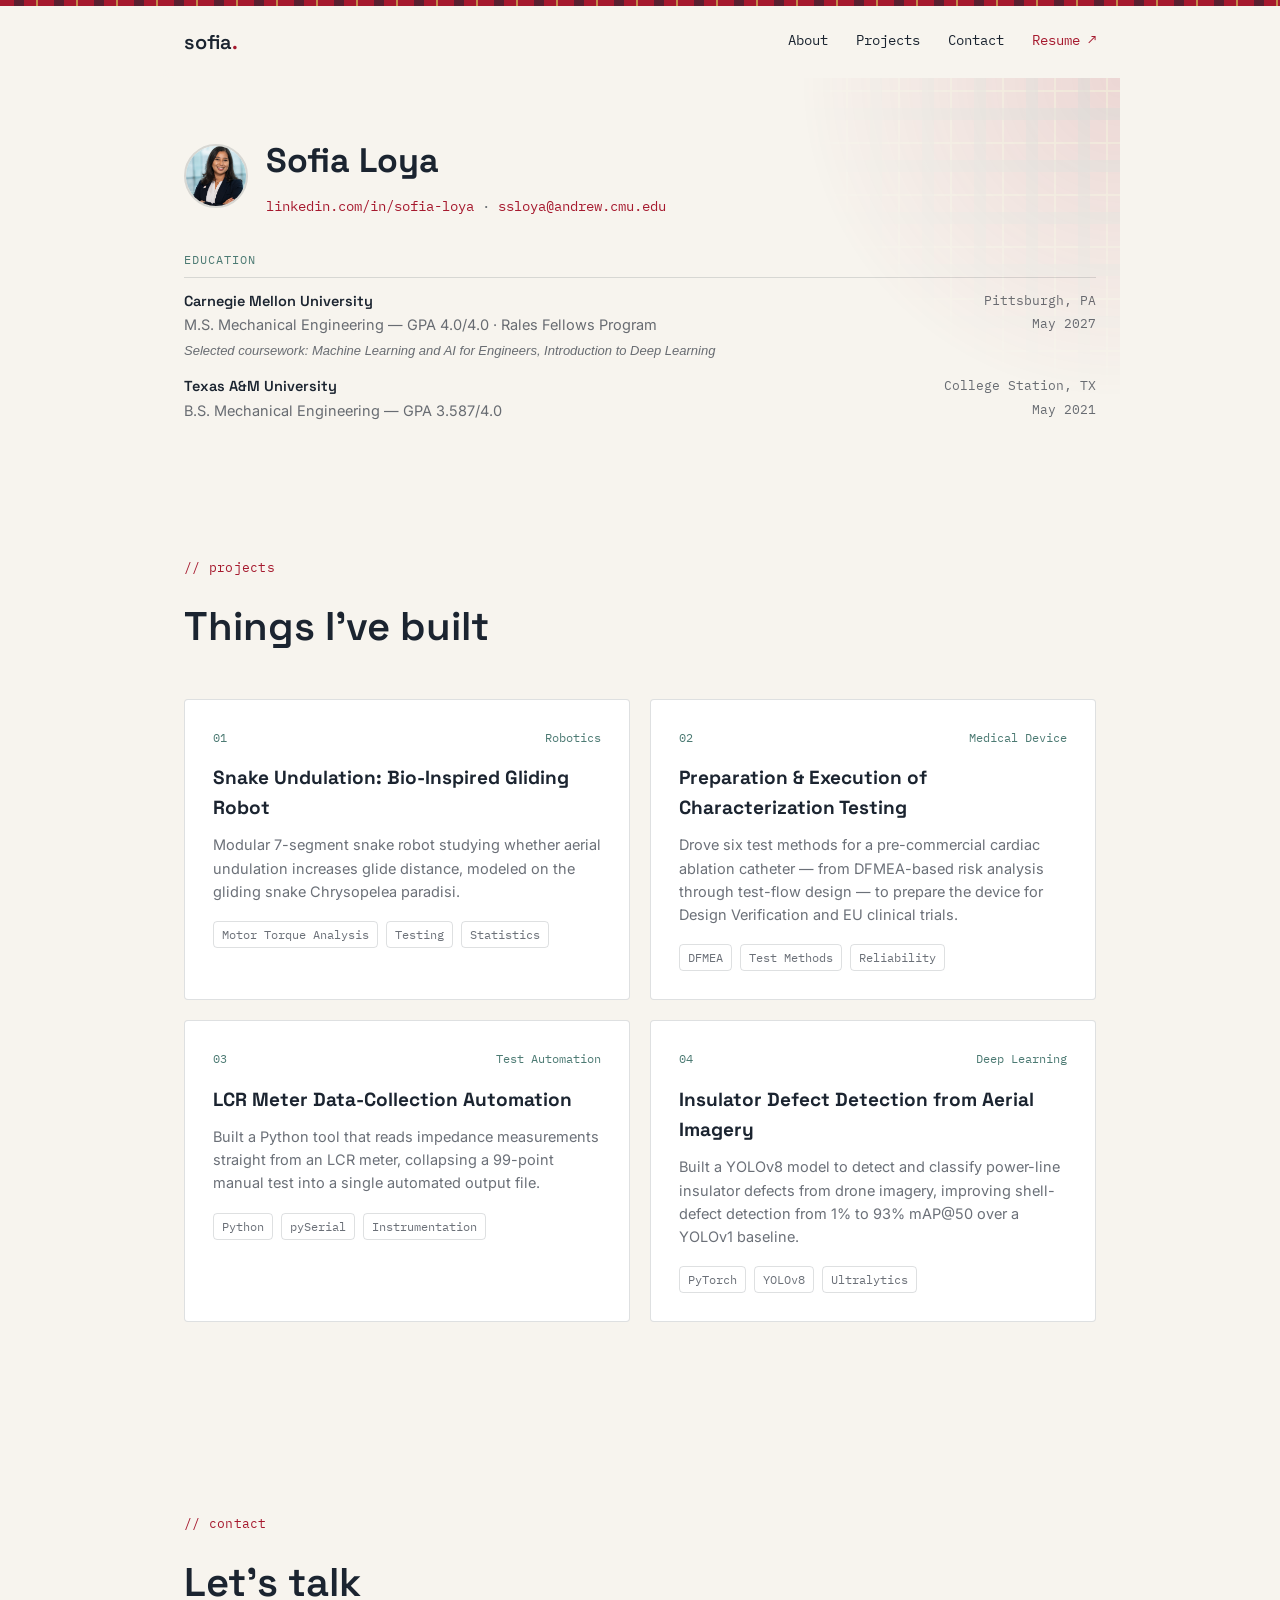
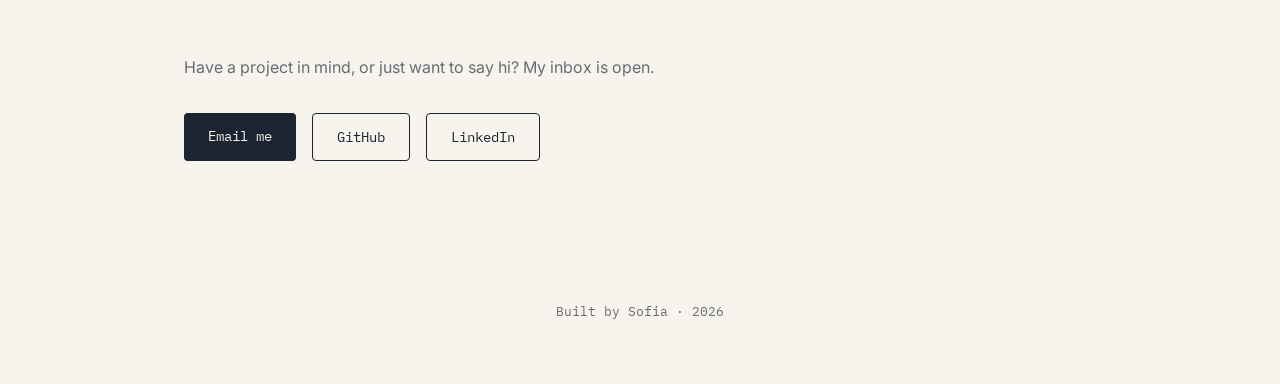
==== commit 76d061fc: "Two new projects" ====
--- a/index.html
+++ b/index.html
@@ -85,29 +85,31 @@
         </div>
       </a>
 
-      <a href="#" class="project-card">
+      <a href="characterization-testing.html" class="project-card">
         <div class="project-card__meta">
           <span>02</span>
-          <span>Web App</span>
+          <span>Medical Device</span>
         </div>
-        <h3>Macro Kitchen</h3>
-        <p>A recipe and meal-planning app that auto-scales portions to hit specific macro targets and builds shopping lists.</p>
+        <h3>Preparation &amp; Execution of Characterization Testing</h3>
+        <p>Drove six test methods for a pre-commercial cardiac ablation catheter — from DFMEA-based risk analysis through test-flow design — to prepare the device for Design Verification and EU clinical trials.</p>
         <div class="project-card__stack">
-          <span>JavaScript</span>
-          <span>Node</span>
+          <span>DFMEA</span>
+          <span>Test Methods</span>
+          <span>Reliability</span>
         </div>
       </a>
 
-      <a href="#" class="project-card">
+      <a href="lcr-automation.html" class="project-card">
         <div class="project-card__meta">
           <span>03</span>
-          <span>Hardware</span>
+          <span>Test Automation</span>
         </div>
-        <h3>BLE Sensor Node</h3>
-        <p>A Bluetooth-connected microcontroller build using an Arduino Nano ESP32, sending live sensor data to a companion app.</p>
+        <h3>LCR Meter Data-Collection Automation</h3>
+        <p>Built a Python tool that reads impedance measurements straight from an LCR meter, collapsing a 99-point manual test into a single automated output file.</p>
         <div class="project-card__stack">
-          <span>C++</span>
-          <span>BLE</span>
+          <span>Python</span>
+          <span>pySerial</span>
+          <span>Instrumentation</span>
         </div>
       </a>
 
--- a/style.css
+++ b/style.css
@@ -4,10 +4,15 @@
 :root {
   --ink: #1B2430;          /* near-black navy, primary text/bg */
   --paper: #F7F4EE;        /* warm off-white, main background */
-  --copper: #BB6B2C;       /* accent — links, highlights */
+  --cardinal: #A6192E;     /* accent — Carnegie-inspired red, links & highlights */
   --sage: #4C7A73;         /* secondary accent — tags, borders */
   --line: rgba(27, 36, 48, 0.14);
   --ink-soft: rgba(27, 36, 48, 0.65);
+
+  /* Tartan plaid — woven from the palette, used sparingly as an accent */
+  --tartan-base: #A6192E;                 /* red ground */
+  --tartan-weave: rgba(27, 36, 48, 0.55); /* navy overstripes (cross to darken) */
+  --tartan-gold: rgba(196, 150, 74, 0.9); /* thin gold overstripe */
 
   --font-display: 'Space Grotesk', sans-serif;
   --font-body: 'Inter', sans-serif;
@@ -39,6 +44,19 @@
   -webkit-font-smoothing: antialiased;
 }
 
+/* Thin tartan ribbon across the very top of the page — the CMU nod */
+body::before {
+  content: "";
+  display: block;
+  height: 6px;
+  background-color: var(--tartan-base);
+  background-image:
+    repeating-linear-gradient(90deg,
+      transparent 0 14px, var(--tartan-weave) 14px 24px, transparent 24px 40px),
+    repeating-linear-gradient(90deg,
+      transparent 0 36px, var(--tartan-gold) 36px 38px, transparent 38px 40px);
+}
+
 a { color: inherit; text-decoration: none; }
 
 img { max-width: 100%; display: block; }
@@ -52,7 +70,7 @@
 .eyebrow {
   font-family: var(--font-mono);
   font-size: 13px;
-  color: var(--copper);
+  color: var(--cardinal);
   letter-spacing: 0.02em;
   margin: 0 0 16px;
 }
@@ -67,7 +85,7 @@
 /* Visible keyboard focus */
 a:focus-visible,
 button:focus-visible {
-  outline: 2px solid var(--copper);
+  outline: 2px solid var(--cardinal);
   outline-offset: 3px;
   border-radius: var(--radius);
 }
@@ -95,7 +113,7 @@
   font-size: 20px;
 }
 
-.nav__logo-dot { color: var(--copper); }
+.nav__logo-dot { color: var(--cardinal); }
 
 .nav__links {
   display: flex;
@@ -110,9 +128,9 @@
   transition: border-color 0.15s ease;
 }
 
-.nav__links a:hover { border-color: var(--copper); }
-
-.nav__resume { color: var(--copper); }
+.nav__links a:hover { border-color: var(--cardinal); }
+
+.nav__resume { color: var(--cardinal); }
 
 /* =========================================================
    HERO
@@ -123,18 +141,28 @@
   padding-bottom: 120px;
 }
 
-/* Subtle blueprint-style grid, faded into the corner — the page's one signature flourish */
+/* Subtle tartan swatch, faded into the corner — the page's one signature flourish */
 .hero__grid {
   position: absolute;
   top: 0;
   right: 0;
-  width: 280px;
-  height: 280px;
+  width: 320px;
+  height: 320px;
+  opacity: 0.13;
+  background-color: var(--tartan-base);
   background-image:
-    linear-gradient(var(--line) 1px, transparent 1px),
-    linear-gradient(90deg, var(--line) 1px, transparent 1px);
-  background-size: 28px 28px;
-  mask-image: radial-gradient(circle at top right, black, transparent 70%);
+    /* navy overstripes, both directions — they cross to make the woven squares */
+    repeating-linear-gradient(90deg,
+      transparent 0 18px, var(--tartan-weave) 18px 30px, transparent 30px 52px),
+    repeating-linear-gradient(0deg,
+      transparent 0 18px, var(--tartan-weave) 18px 30px, transparent 30px 52px),
+    /* thin gold overstripes */
+    repeating-linear-gradient(90deg,
+      transparent 0 46px, var(--tartan-gold) 46px 48px, transparent 48px 52px),
+    repeating-linear-gradient(0deg,
+      transparent 0 46px, var(--tartan-gold) 46px 48px, transparent 48px 52px);
+  mask-image: radial-gradient(circle at top right, black, transparent 72%);
+  -webkit-mask-image: radial-gradient(circle at top right, black, transparent 72%);
   pointer-events: none;
 }
 
@@ -188,12 +216,12 @@
 }
 
 .hero__contact a {
-  color: var(--copper);
+  color: var(--cardinal);
   border-bottom: 1px solid transparent;
   transition: border-color 0.15s ease;
 }
 
-.hero__contact a:hover { border-color: var(--copper); }
+.hero__contact a:hover { border-color: var(--cardinal); }
 
 /* Small circular photo, sits to the left of the name */
 .hero__photo {
@@ -266,7 +294,7 @@
 }
 
 .btn--primary:hover {
-  background: var(--copper);
+  background: var(--cardinal);
   transform: translateY(-2px);
 }
 
@@ -299,7 +327,7 @@
 }
 
 .project-card:hover {
-  border-color: var(--copper);
+  border-color: var(--cardinal);
   transform: translateY(-3px);
 }
 
@@ -390,7 +418,7 @@
   transition: color 0.15s ease;
 }
 
-.back-link:hover { color: var(--copper); }
+.back-link:hover { color: var(--cardinal); }
 
 .detail-hero__tags {
   display: flex;
@@ -452,7 +480,7 @@
   font-family: var(--font-display);
   font-size: 26px;
   font-weight: 600;
-  color: var(--copper);
+  color: var(--cardinal);
   display: block;
 }
 
@@ -474,7 +502,7 @@
 .star-block__label {
   font-family: var(--font-mono);
   font-size: 13px;
-  color: var(--copper);
+  color: var(--cardinal);
   display: block;
   margin-bottom: 10px;
 }
@@ -501,7 +529,7 @@
 .star-block li { margin-bottom: 8px; }
 
 .star-block--result {
-  border-left: 3px solid var(--copper);
+  border-left: 3px solid var(--cardinal);
   padding-left: 24px;
 }
 
@@ -554,28 +582,73 @@
   margin-top: 10px;
 }
 
-/* Equation blocks — for rewritten math, no image needed */
-.equation-block {
+/* Equation numbers (small, right-aligned) */
+.derivation {
   background: #FFFFFF;
   border: 1px solid var(--line);
   border-radius: var(--radius);
-  padding: 20px 24px;
-  margin: 16px 0;
+  padding: 28px 32px;
+  margin: 20px 0;
   max-width: 680px;
 }
 
-.equation-block .eq {
-  font-family: var(--font-mono);
-  font-size: 14.5px;
+.derivation__group { margin-bottom: 22px; }
+.derivation__group:last-of-type { margin-bottom: 0; }
+
+.derivation__label {
+  font-family: var(--font-mono);
+  font-size: 11px;
+  text-transform: uppercase;
+  letter-spacing: 0.06em;
+  color: var(--sage);
+  margin: 0 0 10px;
+}
+
+.eqn-row {
+  display: flex;
+  justify-content: space-between;
+  align-items: baseline;
+  gap: 16px;
+  padding: 7px 0;
+  border-bottom: 1px dashed var(--line);
+}
+
+.eqn-row:last-child { border-bottom: none; }
+
+.eqn {
+  font-family: Georgia, 'Times New Roman', serif;
+  font-style: italic;
+  font-size: 16px;
   color: var(--ink);
-  margin: 6px 0;
-  overflow-x: auto;
-}
-
-.equation-block .eq-note {
+}
+
+.eqn sub, .eqn sup { font-style: normal; }
+
+.eqn-num {
+  font-family: var(--font-mono);
+  font-size: 12px;
+  color: var(--ink-soft);
+  white-space: nowrap;
+}
+
+.derivation__note {
   font-size: 13px;
   color: var(--ink-soft);
-  margin: 10px 0 0;
+  margin: 20px 0 0;
+  padding-top: 16px;
+  border-top: 1px solid var(--line);
+}
+
+/* Half-size result images */
+.figure--half img {
+  max-width: 50%;
+  margin: 0 auto;
+}
+
+/* Compact page title for shorter project names */
+.detail-hero__title--tight {
+  font-size: clamp(22px, 3.2vw, 32px);
+  max-width: 900px;
 }
 
 /* =========================================================
@@ -615,4 +688,18 @@
   .star-block__figures {
     grid-template-columns: 1fr;
   }
-}
+
+  .derivation {
+    padding: 20px;
+  }
+
+  .eqn-row {
+    flex-direction: column;
+    align-items: flex-start;
+    gap: 2px;
+  }
+
+  .eqn-num {
+    color: var(--sage);
+  }
+}
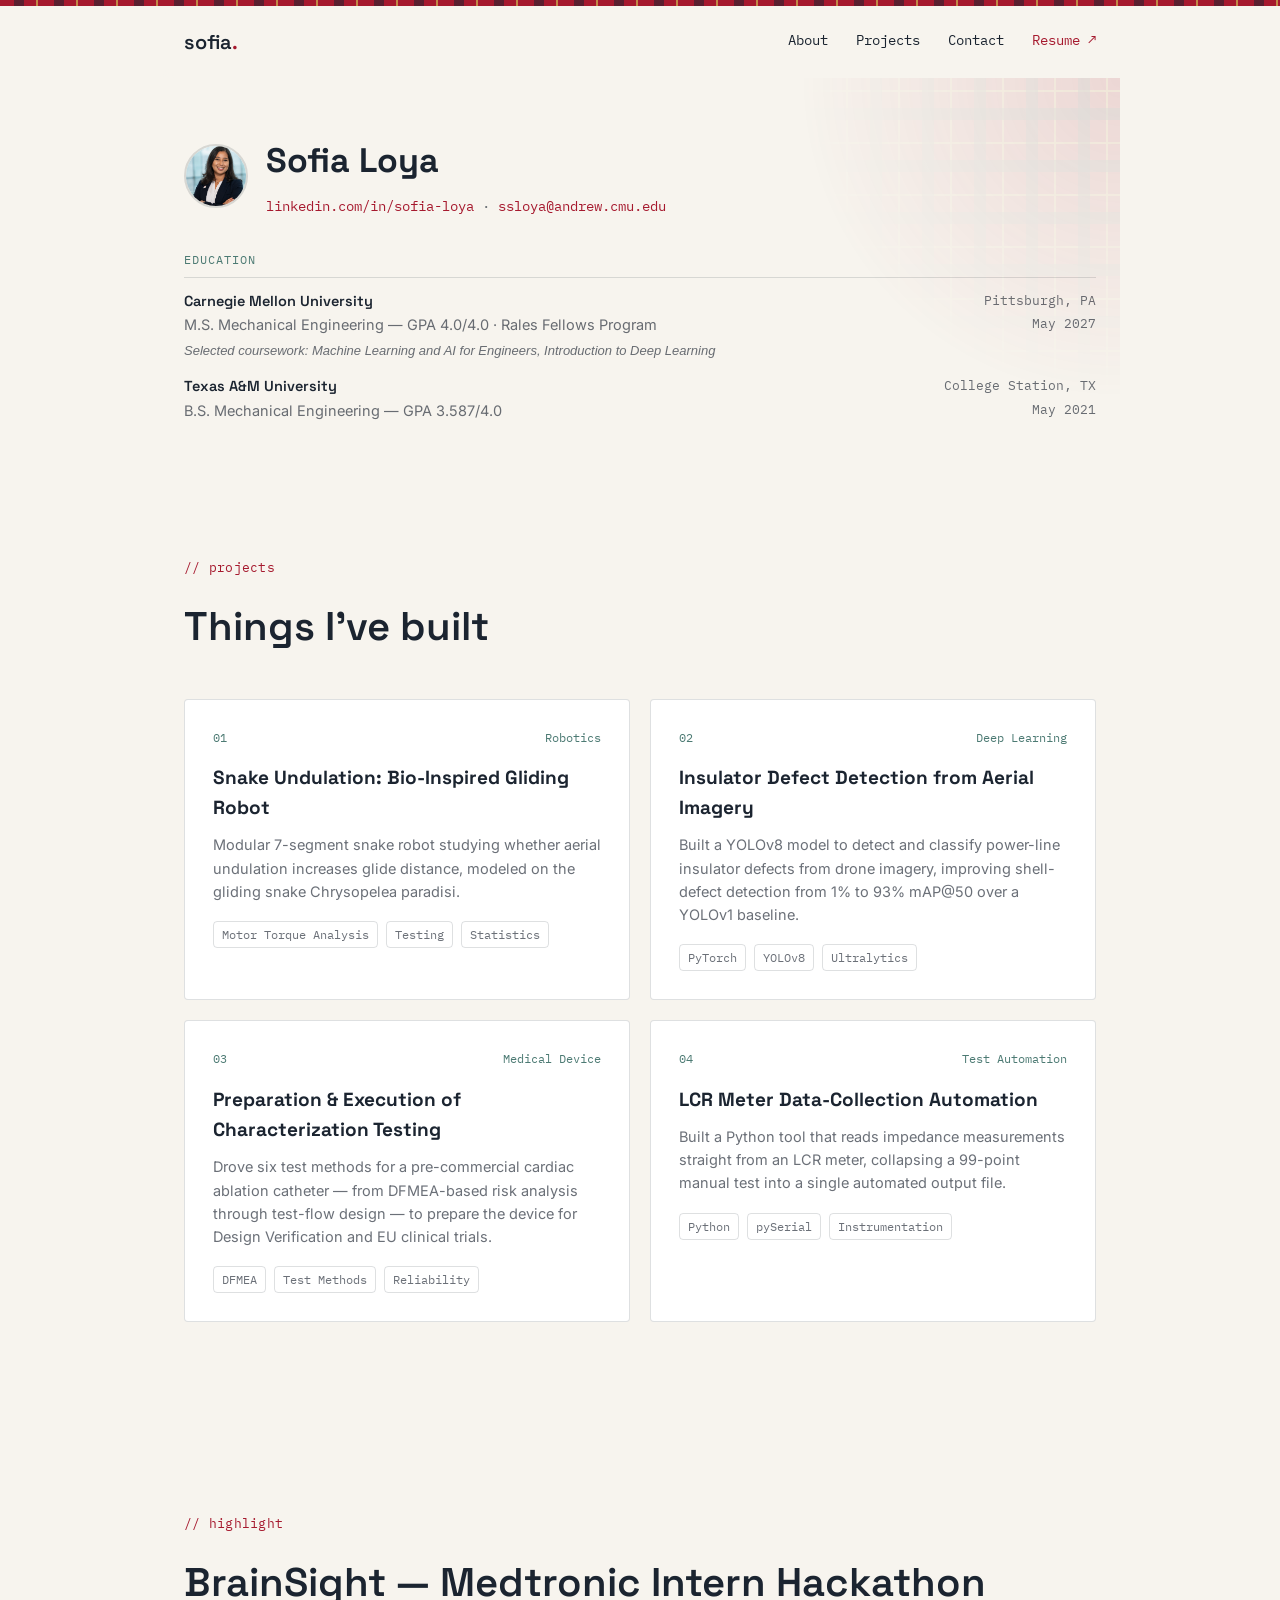
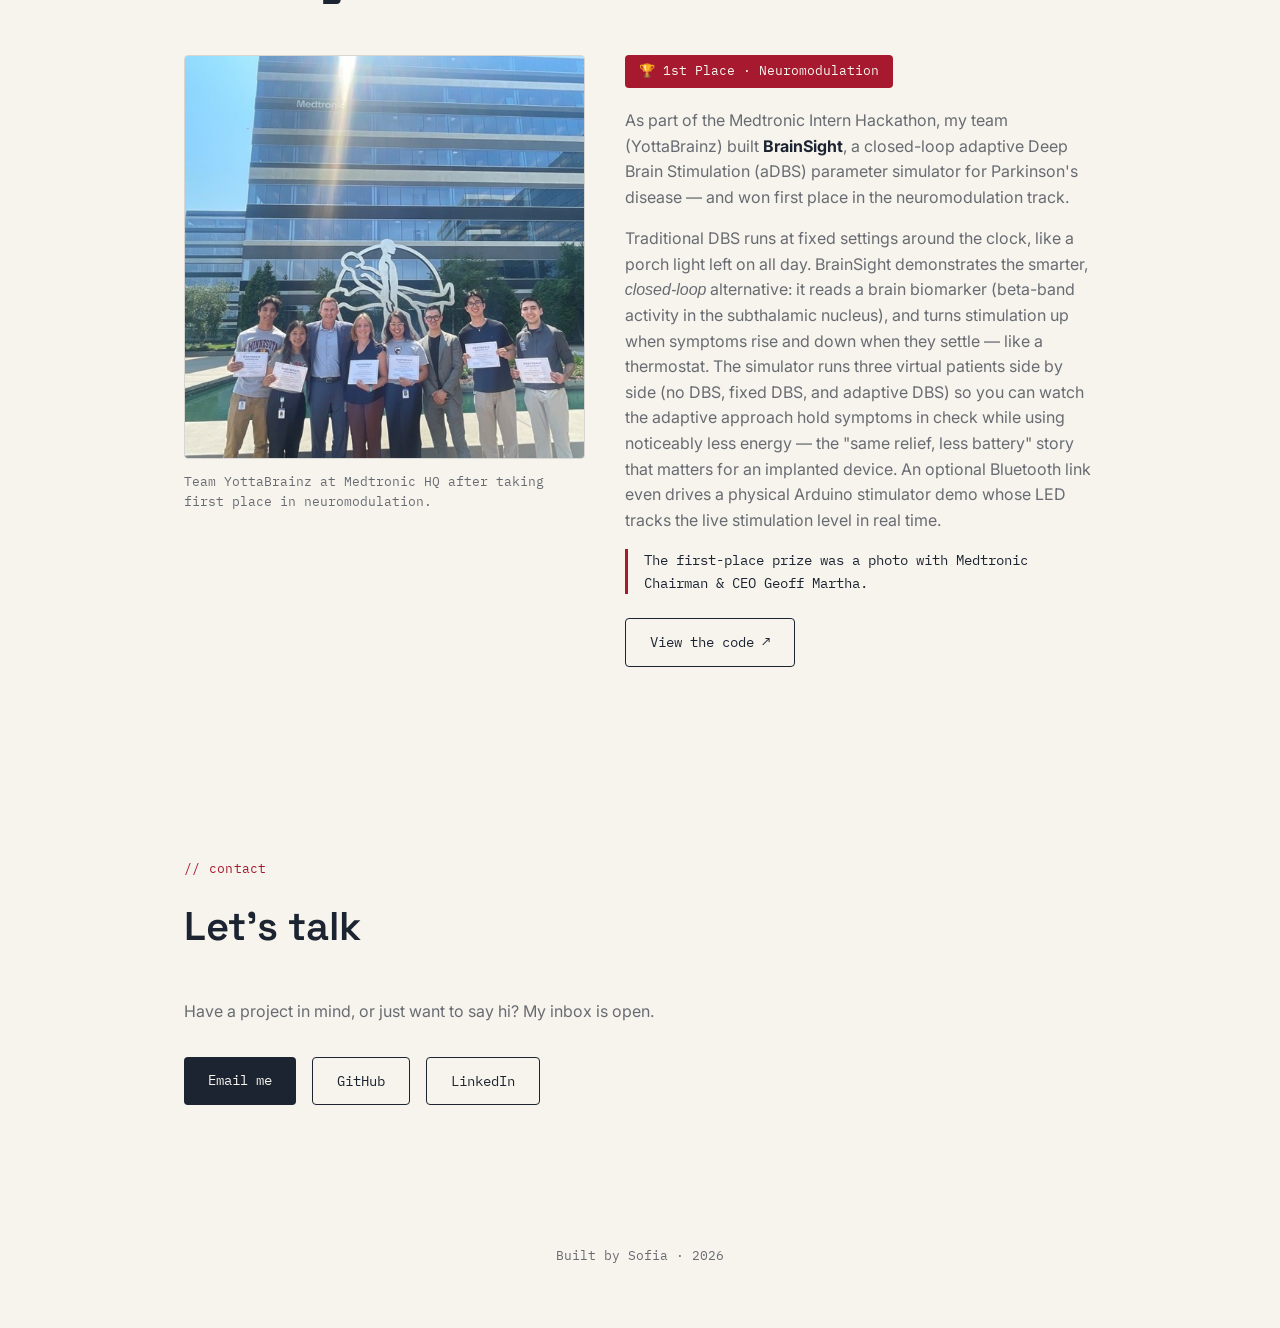
==== commit 1aeaea5d: "project add" ====
--- a/index.html
+++ b/index.html
@@ -85,9 +85,23 @@
         </div>
       </a>
 
+      <a href="insulator-defect-detection.html" class="project-card">
+        <div class="project-card__meta">
+          <span>02</span>
+          <span>Deep Learning</span>
+        </div>
+        <h3>Insulator Defect Detection from Aerial Imagery</h3>
+        <p>Built a YOLOv8 model to detect and classify power-line insulator defects from drone imagery, improving shell-defect detection from 1% to 93% mAP@50 over a YOLOv1 baseline.</p>
+        <div class="project-card__stack">
+          <span>PyTorch</span>
+          <span>YOLOv8</span>
+          <span>Ultralytics</span>
+        </div>
+      </a>
+
       <a href="characterization-testing.html" class="project-card">
         <div class="project-card__meta">
-          <span>02</span>
+          <span>03</span>
           <span>Medical Device</span>
         </div>
         <h3>Preparation &amp; Execution of Characterization Testing</h3>
@@ -101,7 +115,7 @@
 
       <a href="lcr-automation.html" class="project-card">
         <div class="project-card__meta">
-          <span>03</span>
+          <span>04</span>
           <span>Test Automation</span>
         </div>
         <h3>LCR Meter Data-Collection Automation</h3>
@@ -113,20 +127,51 @@
         </div>
       </a>
 
-      <a href="insulator-defect-detection.html" class="project-card">
-        <div class="project-card__meta">
-          <span>04</span>
-          <span>Deep Learning</span>
-        </div>
-        <h3>Insulator Defect Detection from Aerial Imagery</h3>
-        <p>Built a YOLOv8 model to detect and classify power-line insulator defects from drone imagery, improving shell-defect detection from 1% to 93% mAP@50 over a YOLOv1 baseline.</p>
-        <div class="project-card__stack">
-          <span>PyTorch</span>
-          <span>YOLOv8</span>
-          <span>Ultralytics</span>
-        </div>
-      </a>
-
+    </div>
+  </section>
+
+  <!-- ===== HACKATHON HIGHLIGHT ===== -->
+  <section id="hackathon" class="highlight">
+    <p class="eyebrow">// highlight</p>
+    <h2 class="section-title">BrainSight — Medtronic Intern Hackathon</h2>
+
+    <div class="highlight__grid">
+      <figure class="highlight__media">
+        <img src="images/hackathon.jpg" alt="Team YottaBrainz holding their certificates at Medtronic headquarters after winning first place">
+        <figcaption>Team YottaBrainz at Medtronic HQ after taking first place in neuromodulation.</figcaption>
+      </figure>
+
+      <div class="highlight__body">
+        <span class="badge">🏆 1st Place · Neuromodulation</span>
+
+        <p>
+          As part of the Medtronic Intern Hackathon, my team (YottaBrainz) built
+          <strong>BrainSight</strong>, a closed-loop adaptive Deep Brain Stimulation (aDBS)
+          parameter simulator for Parkinson's disease — and won first place in the
+          neuromodulation track.
+        </p>
+        <p>
+          Traditional DBS runs at fixed settings around the clock, like a porch light left on
+          all day. BrainSight demonstrates the smarter, <em>closed-loop</em> alternative: it
+          reads a brain biomarker (beta-band activity in the subthalamic nucleus), and turns
+          stimulation up when symptoms rise and down when they settle — like a thermostat. The
+          simulator runs three virtual patients side by side (no DBS, fixed DBS, and adaptive
+          DBS) so you can watch the adaptive approach hold symptoms in check while using
+          noticeably less energy — the "same relief, less battery" story that matters for an
+          implanted device. An optional Bluetooth link even drives a physical Arduino stimulator
+          demo whose LED tracks the live stimulation level in real time.
+        </p>
+        <p class="highlight__prize">
+          The first-place prize was a photo with Medtronic Chairman &amp; CEO Geoff Martha.
+        </p>
+
+        <div class="highlight__links">
+          <a href="https://github.com/silvercube227/mdthack" target="_blank" rel="noopener" class="btn btn--ghost">View the code ↗</a>
+          <!-- Live simulation: paste the deployed URL below and remove the "disabled" comment wrapper to show the button.
+          <a href="LIVE_SIM_URL" target="_blank" rel="noopener" class="btn btn--primary">Live simulation ↗</a>
+          -->
+        </div>
+      </div>
     </div>
   </section>
 
--- a/style.css
+++ b/style.css
@@ -373,6 +373,66 @@
 }
 
 /* =========================================================
+   HACKATHON HIGHLIGHT
+   ========================================================= */
+.highlight__grid {
+  display: grid;
+  grid-template-columns: 0.85fr 1fr;
+  gap: 40px;
+  align-items: start;
+}
+
+.highlight__media {
+  margin: 0;
+}
+
+.highlight__media img {
+  width: 100%;
+  border-radius: var(--radius);
+  border: 1px solid var(--line);
+}
+
+.highlight__media figcaption {
+  font-family: var(--font-mono);
+  font-size: 12.5px;
+  color: var(--ink-soft);
+  margin-top: 12px;
+}
+
+.badge {
+  display: inline-block;
+  font-family: var(--font-mono);
+  font-size: 13px;
+  color: var(--paper);
+  background: var(--cardinal);
+  border-radius: var(--radius);
+  padding: 6px 14px;
+  margin-bottom: 20px;
+}
+
+.highlight__body p {
+  color: var(--ink-soft);
+  margin: 0 0 16px;
+}
+
+.highlight__body strong { color: var(--ink); }
+
+.highlight__prize {
+  font-family: var(--font-mono);
+  font-size: 14px;
+  color: var(--ink) !important;
+  border-left: 3px solid var(--cardinal);
+  padding-left: 16px;
+}
+
+.highlight__links {
+  display: flex;
+  gap: 16px;
+  flex-wrap: wrap;
+  margin-top: 24px;
+}
+
+/* =========================================================
    CONTACT
    ========================================================= */
 .contact__body {
@@ -657,6 +717,8 @@
 @media (max-width: 640px) {
   .project-grid { grid-template-columns: 1fr; }
 
+  .highlight__grid { grid-template-columns: 1fr; gap: 24px; }
+
   .hero--compact {
     padding-top: 28px;
     padding-bottom: 20px;
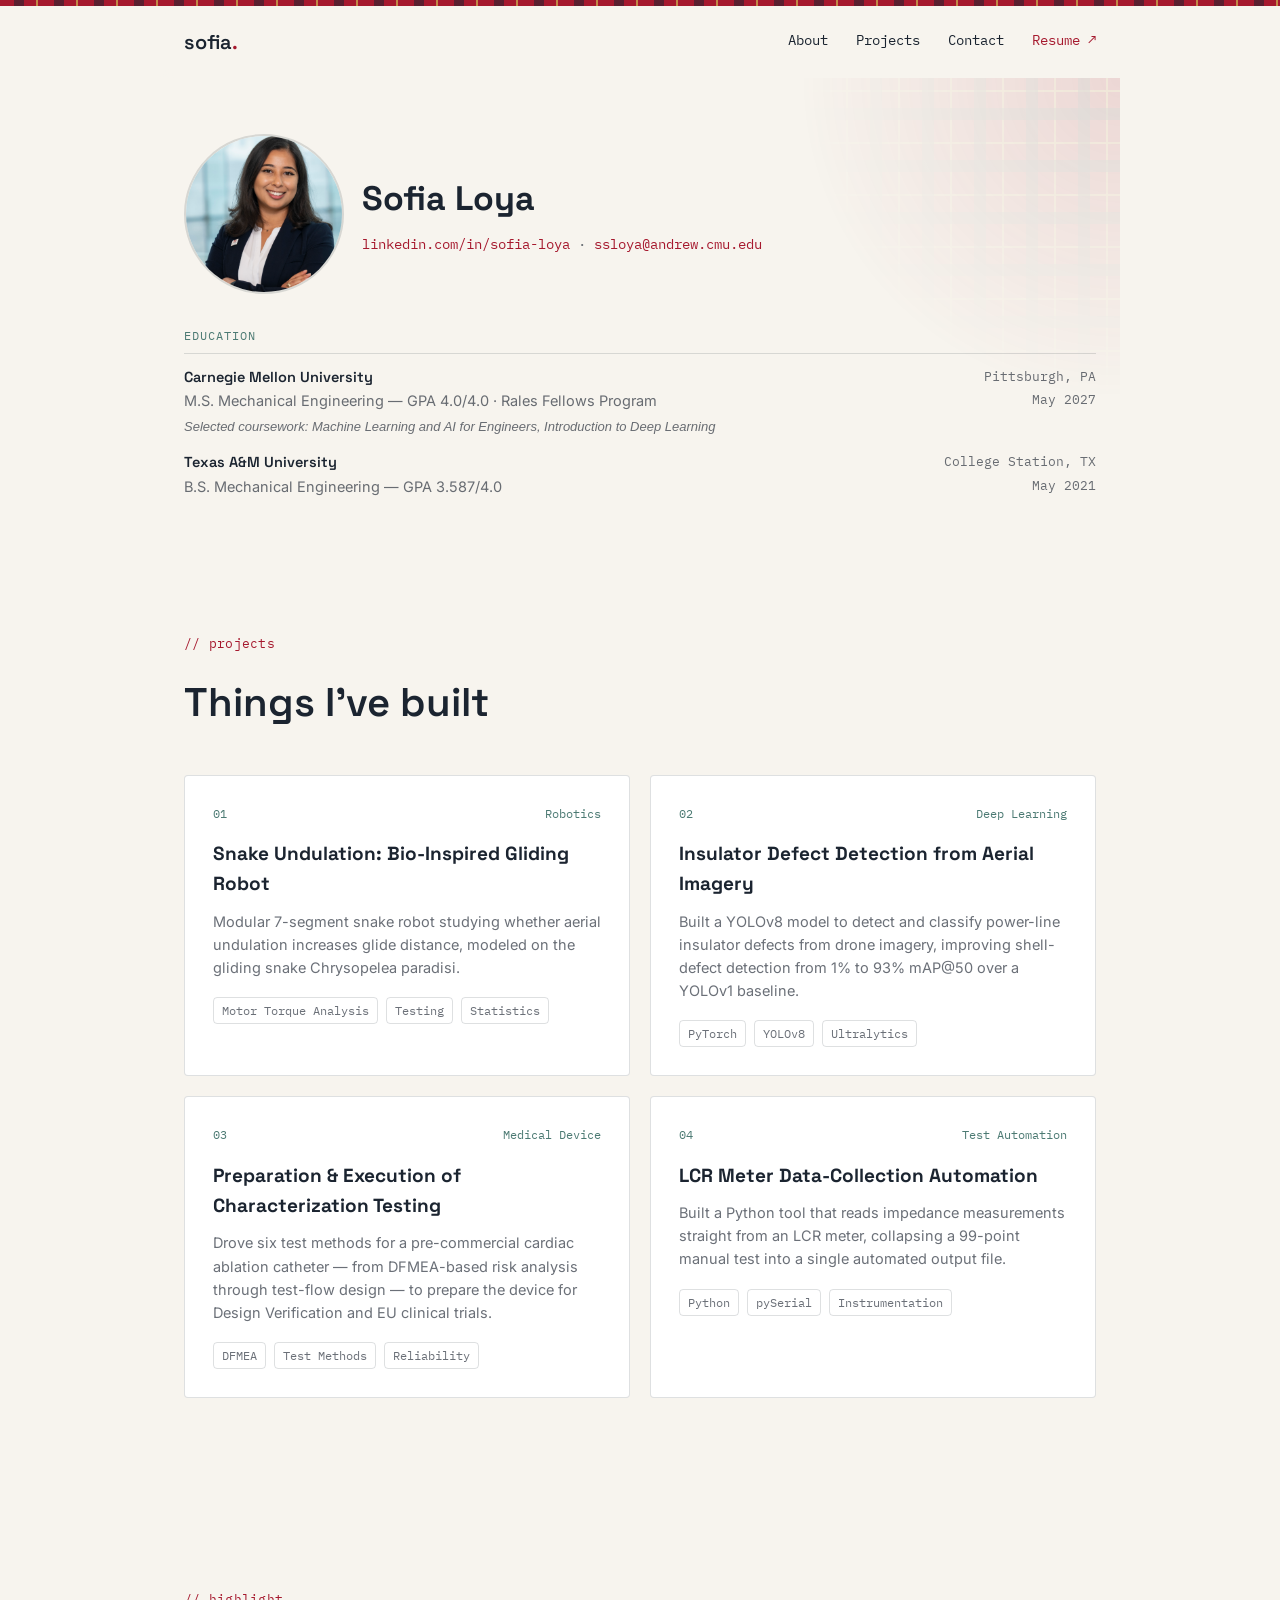
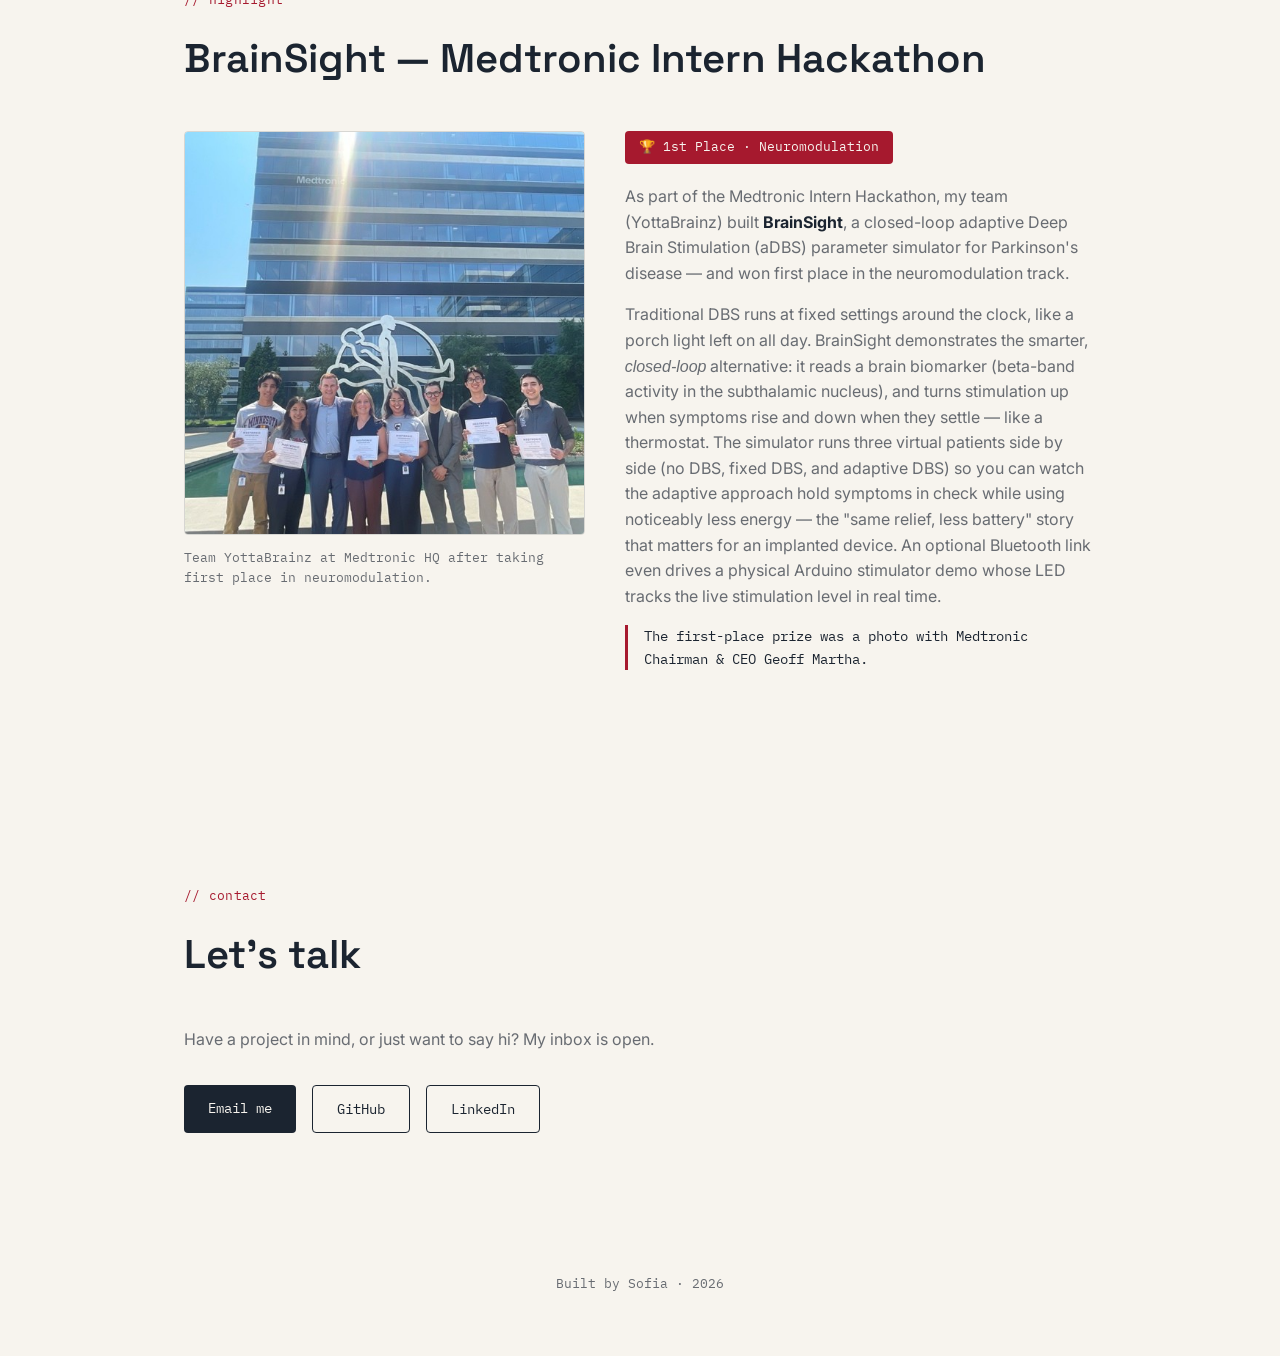
==== commit 6948c829: "Update index.html" ====
--- a/index.html
+++ b/index.html
@@ -166,8 +166,8 @@
         </p>
 
         <div class="highlight__links">
-          <a href="https://github.com/silvercube227/mdthack" target="_blank" rel="noopener" class="btn btn--ghost">View the code ↗</a>
-          <!-- Live simulation: paste the deployed URL below and remove the "disabled" comment wrapper to show the button.
+          <!-- a href="https://github.com/silvercube227/mdthack" target="_blank" rel="noopener" class="btn btn--ghost">View the code ↗</a>
+          <a Live simulation: paste the deployed URL below and remove the "disabled" comment wrapper to show the button.
           <a href="LIVE_SIM_URL" target="_blank" rel="noopener" class="btn btn--primary">Live simulation ↗</a>
           -->
         </div>
--- a/style.css
+++ b/style.css
@@ -225,8 +225,8 @@
 
 /* Small circular photo, sits to the left of the name */
 .hero__photo {
-  width: 64px;
-  height: 64px;
+  width: 160px;
+  height: 160px;
   border-radius: 50%;
   object-fit: cover;
   border: 2px solid var(--line);
